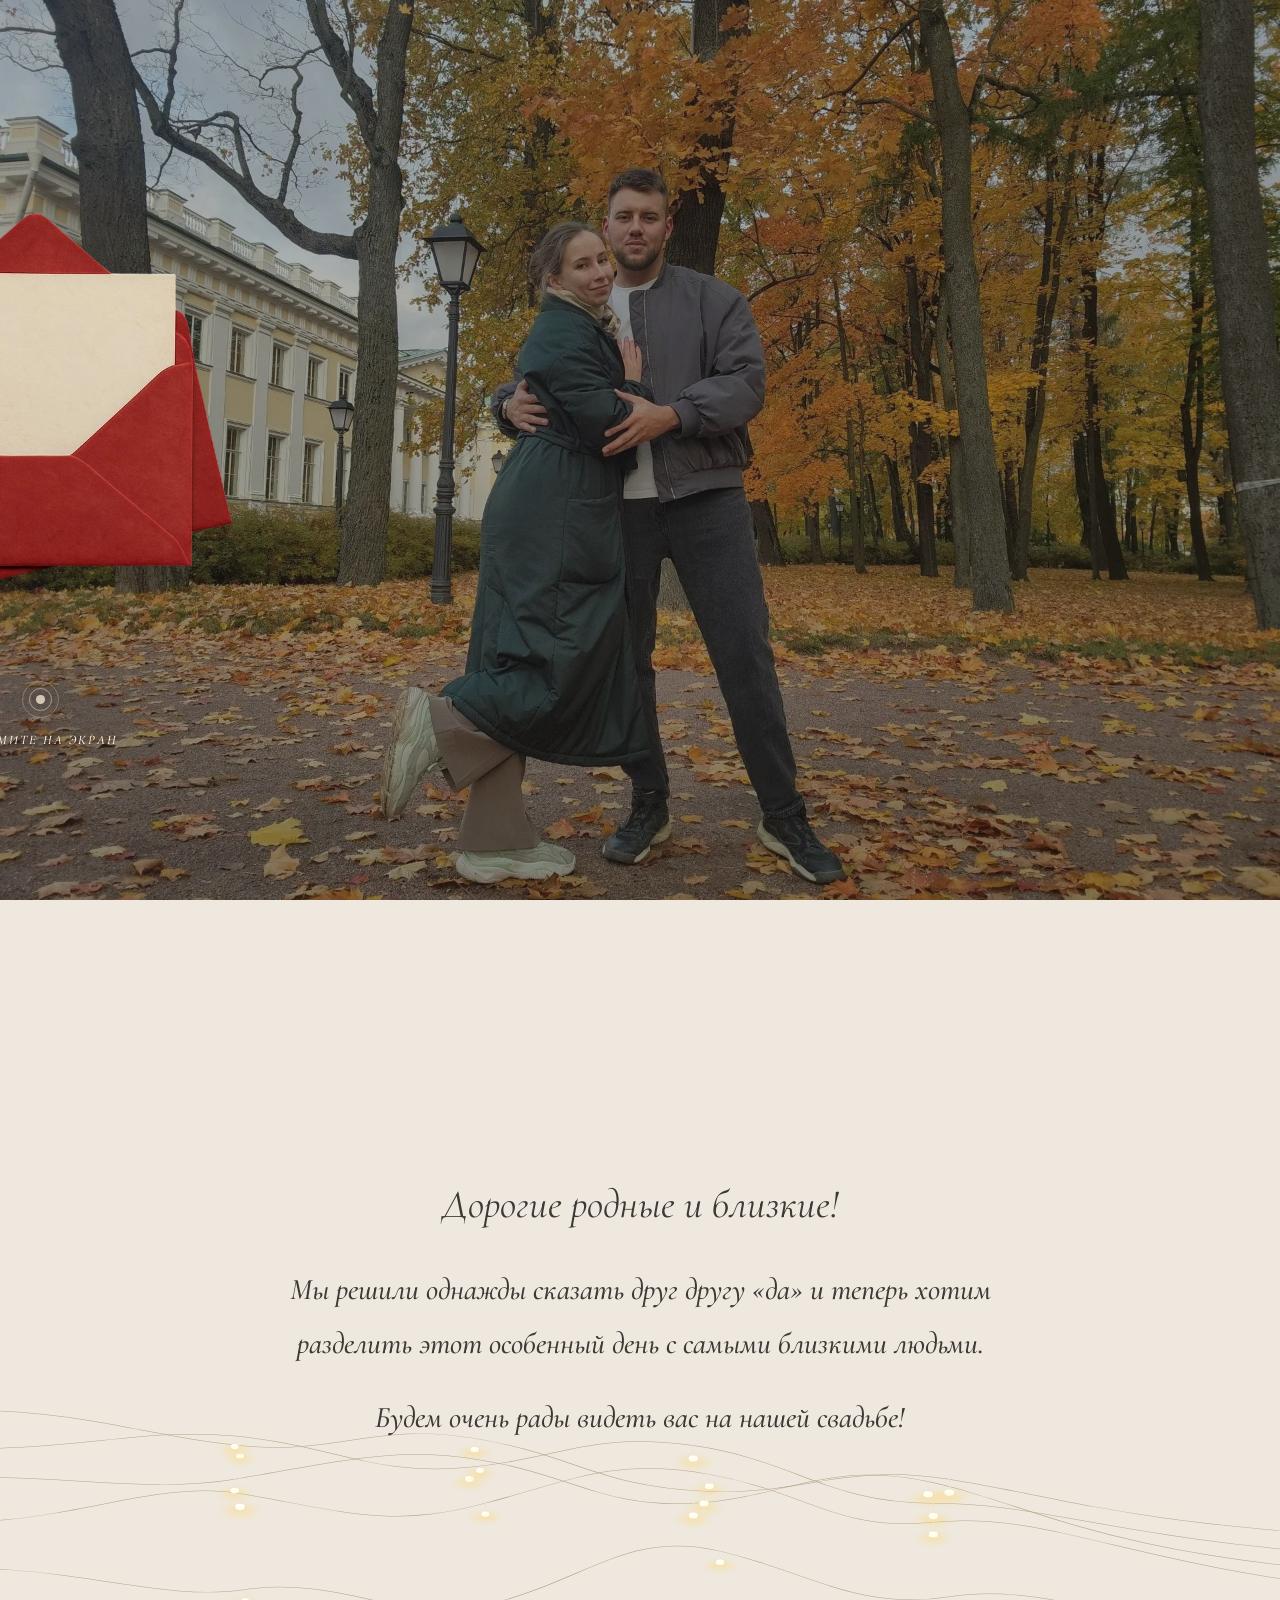
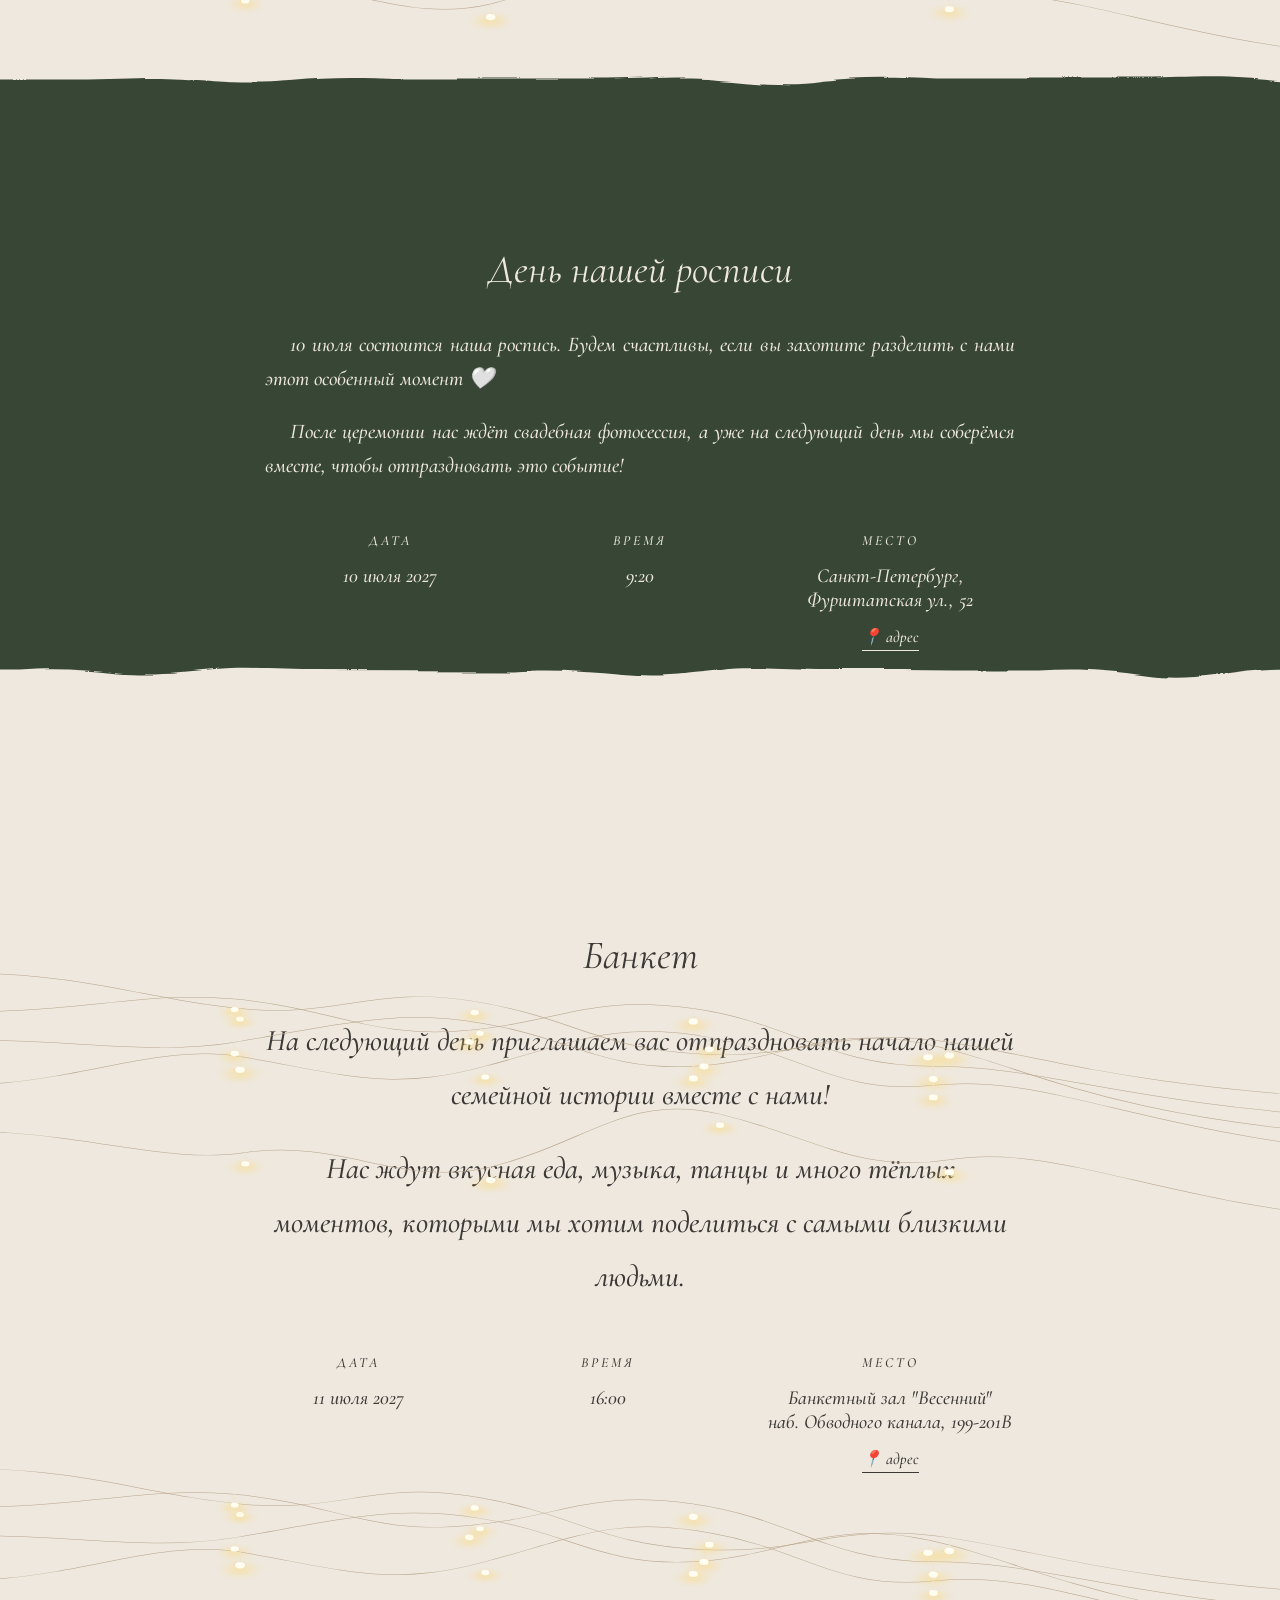
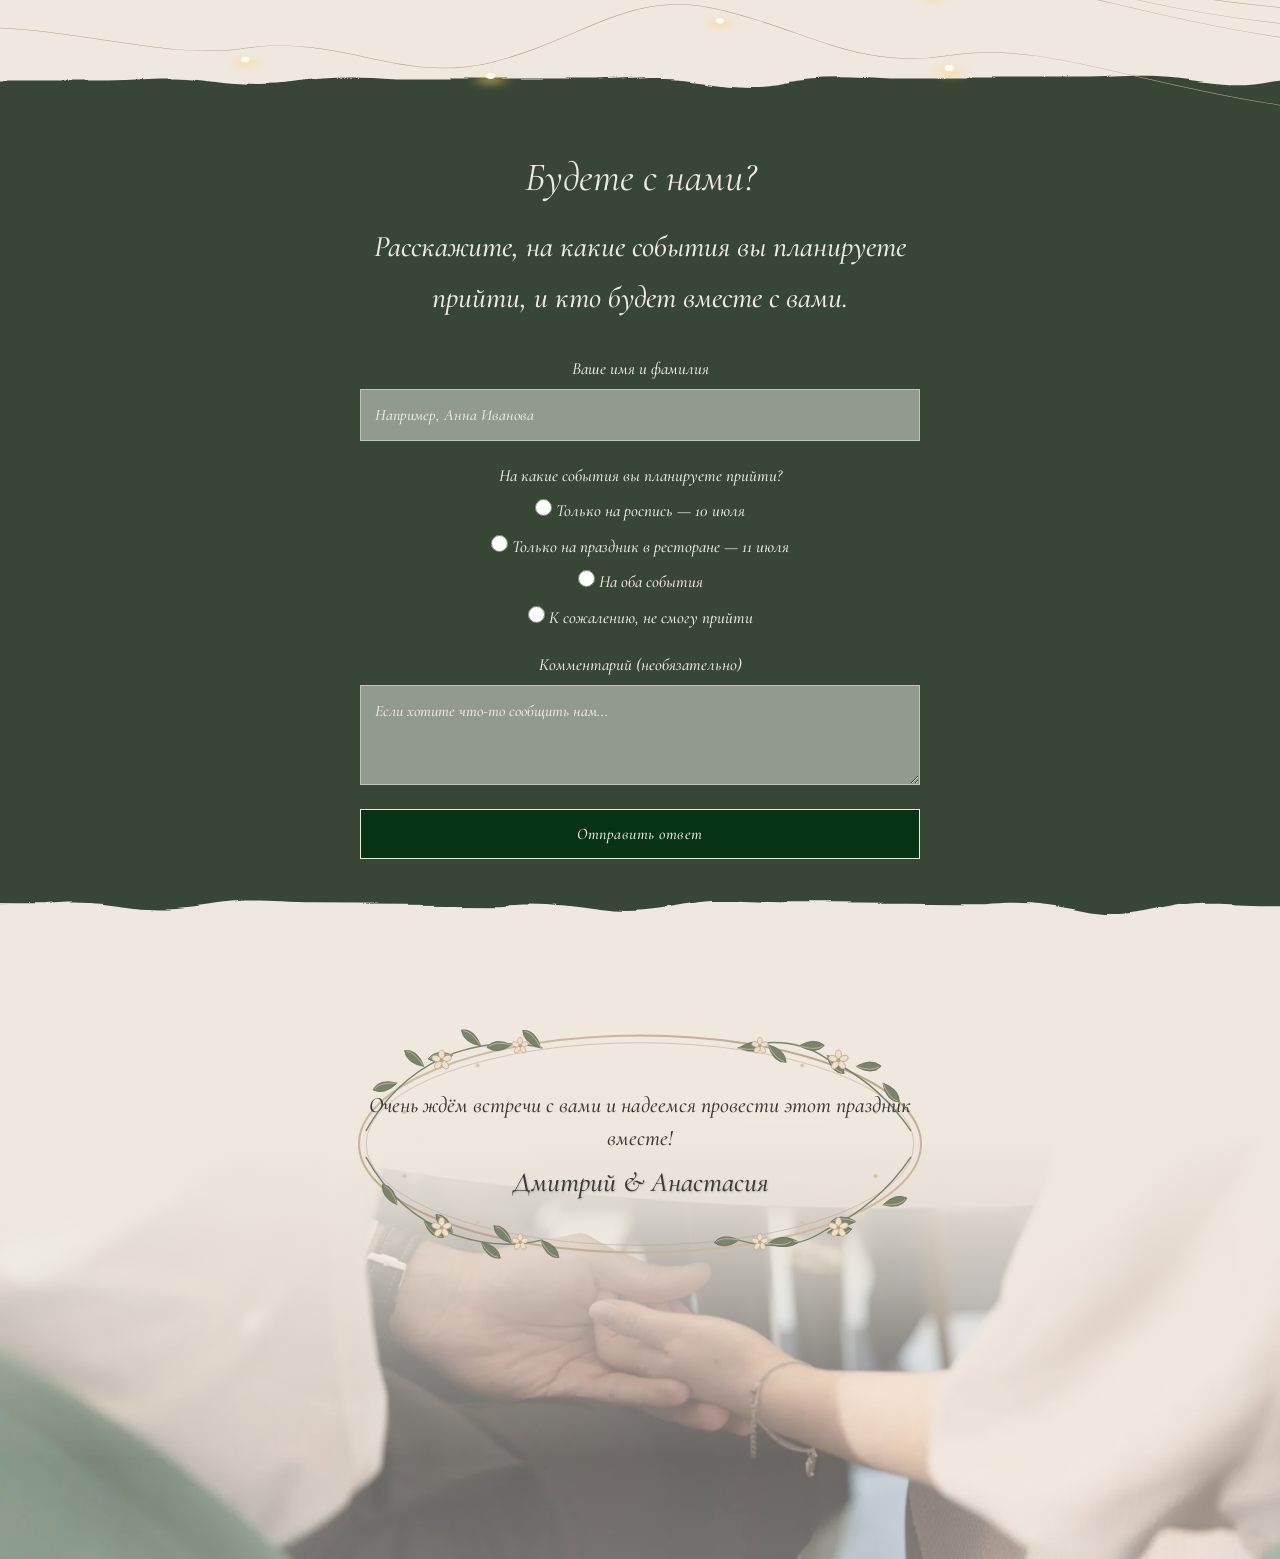
==== index.html @ 0951c545 "auphhh555" ====
<!DOCTYPE html>
<html lang="ru">

<head>
    <meta charset="UTF-8">
    <meta name="viewport" content="width=device-width, initial-scale=1.0">

    <title>Дмитрий &amp; Анастасия</title>

    <link rel="stylesheet" href="styles.css">
    <link rel="preconnect" href="https://fonts.googleapis.com">
    <link rel="preconnect" href="https://fonts.gstatic.com" crossorigin>
    <link href="https://fonts.googleapis.com/css2?family=Cormorant+Garamond:ital,wght@0,400;0,500;0,600;0,700;1,400;1,500;1,600;1,700&display=swap" rel="stylesheet">
    <link href="https://fonts.googleapis.com/css2?family=Great+Vibes&display=swap" rel="stylesheet">
    <link
        href="https://fonts.googleapis.com/css2?family=Bodoni+Moda:opsz,wght@6..96,400&display=swap"
        rel="stylesheet"
    >
    <link
        href="https://fonts.googleapis.com/css2?family=Montserrat:wght@400&display=swap"
        rel="stylesheet"
    >
</head>

<body>

    <!-- Конверт -->
    <div class="envelope-screen" id="envelopeScreen">

        <img
            src="./img/background.jfif"
            alt=""
            class="envelope-background"
        >

        <div class="envelope-overlay"></div>

        <div class="envelope-content">

            <div class="envelope-image-wrapper">
                <img
                    src="./img/env.png"
                    alt="Конверт"
                    class="envelope-image"
                >
            </div>

            <div class="letter-text">
                <div class="letter-date">10 июля 2027</div>
                <div class="letter-names">Дмитрий &amp; Анастасия</div>
            </div>

            <div class="tap-hint">
                <img
                    src="./img/tap.svg"
                    alt=""
                    class="tap-icon"
                >

                <div class="tap-text">
                    НАЖМИТЕ НА ЭКРАН
                </div>
            </div>

        </div>
    </div>


    <!-- Первый экран -->
    <section class="hero">

        <video
            class="hero-video"
            muted
            loop
            playsinline
            webkit-playsinline
            preload="auto"
        >
            <source src="./video/wedding-video-web-2.mp4" type="video/mp4">
        </video>

        <div class="hero-overlay"></div>

        <div class="hero-content">

            <div class="small-title">
                Приглашение на свадьбу
            </div>

            <h1>Дмитрий</h1>

            <div class="ampersand">&amp;</div>

            <h1>Анастасия</h1>

            <div class="date">
                <span class="date-number">10</span>
                ИЮЛЯ
                <span class="date-number">2027</span>
            </div>

        </div>
    </section>


    <!-- Приветствие -->
    <section class="paper-section intro fade-in">

        <div class="paper-content">

            <h2>Дорогие родные и близкие!</h2>

            <p>
                Мы решили однажды сказать друг другу «да»
                и теперь хотим разделить этот особенный день
                с самыми близкими людьми.
            </p>

            <p>
                Будем очень рады видеть вас на нашей свадьбе!
            </p>

        </div>
    </section>


    <!-- Роспись -->
    <section class="paper-section details fade-in">

        <div class="paper-content">

            <h2>День нашей росписи</h2>

            <p>
                10 июля состоится наша роспись. Будем счастливы, если вы захотите разделить с нами этот особенный момент 🤍
            </p>
            <p>
                После церемонии нас ждёт свадебная фотосессия, а уже на следующий день мы соберёмся вместе, чтобы отпраздновать это событие!
            </p>

            <div class="details-grid">

                <div class="detail">
                    <div class="detail-title">Дата</div>
                    <div class="detail-text">10 июля 2027</div>
                </div>

                <div class="detail">
                    <div class="detail-title">Время</div>
                    <div class="detail-text">9:20</div>
                </div>

                <div class="detail">
                    <div class="detail-title">Место</div>

                    <div class="detail-text">
                        Санкт-Петербург,<br>
                        Фурштатская ул., 52
                    </div>

                    <a
                        class="map-link"
                        href="https://yandex.ru/maps/-/CXeqbVYS"
                        target="_blank"
                        rel="noopener noreferrer"
                    >
                        📍 адрес
                    </a>
                </div>

            </div>
        </div>

        <picture>
            <source
                media="(min-width: 601px)"
                srcset="./img/garland-desktop.svg"
            >

            <img
                src="./img/garland.svg"
                class="garland-bottom"
                alt=""
            >
        </picture>

    </section>


    <!-- Ресторан и основной праздник -->
    <section class="paper-section restaurant fade-in">

        <div class="paper-content">

            <h2>Банкет</h2>

            <p>
                На следующий день приглашаем вас отпраздновать
                начало нашей семейной истории вместе с нами!
            </p>

            <p>
                Нас ждут вкусная еда, музыка, танцы и много
                тёплых моментов, которыми мы хотим поделиться
                с самыми близкими людьми.
            </p>

            <div class="details-grid">

                <div class="detail">
                    <div class="detail-title">Дата</div>
                    <div class="detail-text">11 июля 2027</div>
                </div>

                <div class="detail">
                    <div class="detail-title">Время</div>
                    <div class="detail-text">16:00</div>
                </div>

                <div class="detail">
                    <div class="detail-title">Место</div>

                    <div class="detail-text">
                        Банкетный зал "Весенний"<br>
                        наб. Обводного канала, 199-201В
                    </div>

                    <a
                        class="map-link"
                        href="https://yandex.ru/maps/-/CXRZEDM1"
                        target="_blank"
                        rel="noopener noreferrer"
                    >
                        📍 адрес
                    </a>
                </div>

            </div>

        </div>
    </section>


    <!-- Подтверждение присутствия -->
    <section class="paper-section rsvp fade-in" id="rsvp">

        <div class="paper-content">

            <h2>Будете с нами?</h2>

            <p>
                Расскажите, на какие события вы планируете прийти,
                и кто будет вместе с вами.
            </p>

            <form
                id="rsvp-form"
                action="https://formspree.io/f/xaeqaegk"
                method="POST"
            >

                <input
                    type="hidden"
                    name="_subject"
                    value="Ответ на свадебное приглашение — Дмитрий и Анастасия"
                >


                <!-- Имя приглашённого -->
                <div class="rsvp-field">

                    <label for="guest-name">
                        Ваше имя и фамилия
                    </label>

                    <input
                        type="text"
                        id="guest-name"
                        name="Имя и фамилия гостя"
                        placeholder="Например, Анна Иванова"
                        autocomplete="name"
                        required
                    >

                </div>


                <!-- Выбор события -->
                <fieldset class="rsvp-field">

                    <legend>
                        На какие события вы планируете прийти?
                    </legend>

                    <label class="rsvp-option">
                        <input
                            type="radio"
                            name="Присутствие"
                            value="Только на роспись — 10 июля"
                            required
                        >

                        <span>
                            Только на роспись — 10 июля
                        </span>
                    </label>

                    <label class="rsvp-option">
                        <input
                            type="radio"
                            name="Присутствие"
                            value="Только на праздник в ресторане — 11 июля"
                        >

                        <span>
                            Только на праздник в ресторане — 11 июля
                        </span>
                    </label>

                    <label class="rsvp-option">
                        <input
                            type="radio"
                            name="Присутствие"
                            value="На оба события — 10 и 11 июля"
                        >

                        <span>
                            На оба события
                        </span>
                    </label>

                    <label class="rsvp-option">
                        <input
                            type="radio"
                            name="Присутствие"
                            value="Не смогу прийти"
                        >

                        <span>
                            К сожалению, не смогу прийти
                        </span>
                    </label>

                </fieldset>


                <!-- Сопровождающие: заполняются один раз -->
                <div
                    class="rsvp-field"
                    id="companions-section"
                    hidden
                >

                    <label>
                        Кто будет вместе с вами?
                    </label>

                    <p class="rsvp-hint">
                        Добавьте супруга, спутника или детей,
                        если они тоже придут на свадьбу.
                        Укажите каждого сопровождающего один раз.
                    </p>

                    <div id="companions-list"></div>

                    <input
                        type="hidden"
                        name="Сопровождающие (JSON)"
                        id="companions-json"
                        value="[]"
                    >

                    <button
                        type="button"
                        class="rsvp-add-button"
                        id="add-companion"
                    >
                        + Добавить гостя
                    </button>

                </div>


                <!-- Комментарий -->
                <div class="rsvp-field">

                    <label for="rsvp-comment">
                        Комментарий (необязательно)
                    </label>

                    <textarea
                        id="rsvp-comment"
                        name="Комментарий"
                        rows="3"
                        placeholder="Если хотите что-то сообщить нам..."
                    ></textarea>

                </div>


                <!-- Сообщение об отправке -->
                <div
                    id="rsvp-message"
                    class="rsvp-message"
                    role="status"
                    aria-live="polite"
                    hidden
                ></div>


                <!-- Отправка формы -->
                <button
                    type="submit"
                    class="rsvp-submit-button"
                    id="rsvp-submit"
                >
                    Отправить ответ
                </button>

            </form>

        </div>
    </section>


    <!-- Финал -->
    <footer class="footer">

        <div class="footer-frame">

            <p>
                Очень ждём встречи с вами
                и надеемся провести этот праздник
                вместе!
            </p>

            <div class="names">
                Дмитрий &amp; Анастасия
            </div>

        </div>

    </footer>


    <!-- JavaScript сайта -->
    <script src="script.js"></script>

</body>

</html>
---- styles.css ----
/* =========================================================
   1. ОБЩИЕ НАСТРОЙКИ
========================================================= */

:root {
    --color-paper: #eee8df;
    --color-text: #3d3936;
    --color-light-text: #eee8df;
    --color-footer-text: #f0dfc8;
    --color-envelope-text: #6b5140;
    --color-dark-background: #183d32;

    --font-main: 'Cormorant Garamond', serif;
    --font-script: 'Great Vibes', cursive;
}

*,
*::before,
*::after {
    box-sizing: border-box;
}

html {
    scroll-behavior: smooth;
    overflow-x: clip;
    max-width: 100%;
}

body {
    margin: 0;
    width: 100%;
    max-width: 100%;
    overflow-x: clip;
    background: var(--color-paper);
    color: var(--color-text);
    font-family: var(--font-main);
    font-style: italic;
    font-weight: 500;
}

/* Полужирный курсив для всех текстовых элементов */
h1, h2, h3, h4, p, span, a, li, label,
button, input, textarea, select {
    font-family: var(--font-main);
    font-style: italic;
    font-weight: 500;
}

button,
input,
textarea,
select {
    font-family: var(--font-main);
    font-style: italic;
}


/* =========================================================
   2. ПЕРВЫЙ ЭКРАН — HERO
========================================================= */

.hero {
    position: relative;
    display: flex;
    min-height: 100vh;
    align-items: center;
    justify-content: center;
    overflow: hidden;
    text-align: center;
}

.hero-video {
    position: absolute;
    top: 0;
    left: 0;
    width: 100%;
    height: 100%;
    object-fit: cover;
}

.hero-overlay {
    position: absolute;
    inset: 0;
    background: rgba(248, 245, 240, 0.45);
}

.hero-content {
    position: relative;
    z-index: 1;
    max-width: 700px;
    padding: 40px 20px;
}

.small-title {
    margin-bottom: 30px;
    font-size: 16px;
    letter-spacing: 4px;
    text-transform: uppercase;
    font-weight: 500;
}

h1 {
    margin: 0;
    font-size: clamp(55px, 10vw, 100px);
    font-weight: 400;
    line-height: 1;
}

.ampersand {
    margin: 15px 0;
    font-size: 55px;
    font-style: italic;
}

.date {
    margin-top: 35px;
    font-size: 20px;
    letter-spacing: 3px;
}

.date-number {
    font-size: 26px;
    font-weight: 500;
}


/* =========================================================
   3. ОБЩИЕ СТИЛИ СЕКЦИЙ
========================================================= */

.paper-section {
    position: relative;
    display: flex;
    align-items: center;
    justify-content: center;
    margin: 180px 0;
    text-align: center;
}

.paper-content {
    position: relative;
    z-index: 3;
    width: 100%;
    max-width: 750px;
    margin: 0 auto;
}

.paper-section h2 {
    margin: 0 0 35px;
    font-size: 40px;
    font-weight: 400;
}

.paper-section p {
    margin: 0 auto 20px;
    font-size: 30px;
    line-height: 1.8;
    font-weight: 500;
}


/* =========================================================
   4. ВСТУПИТЕЛЬНАЯ СЕКЦИЯ
========================================================= */

.intro {
    padding: 100px 25px;
    background-image: url("./img/intro-bg.svg");
    background-repeat: no-repeat;
    background-position: top center;
    background-size: 100% auto;
}


/* =========================================================
   5. СЕКЦИЯ DETAILS И ГИРЛЯНДЫ
========================================================= */

.details {
    position: relative;
    z-index: 2;
    overflow: visible;
    padding: 100px 25px;
    background: var(--color-paper);
    color: var(--color-light-text);
}

/* Зелёное полотно */

.details::before {
    content: "";
    position: absolute;
    top: -110px;
    left: 0;
    z-index: 0;
    width: 130%;
    height: 700px;
    transform: translateX(-10%);
    background-image: url("./img/green-strip-mobile.svg");
    background-repeat: no-repeat;
    background-position: top center;
    background-size: 100% 100%;
    pointer-events: none;
}

/* Верхняя гирлянда для компьютеров */

.details::after {
    content: "";
    position: absolute;
    top: -450px;
    left: 50%;
    z-index: 2;
    width: 100%;
    height: calc(100vw * 650 / 1200);
    transform: translateX(-50%);
    background-image: url("./img/garland-desktop.svg");
    background-repeat: no-repeat;
    background-position: center top;
    background-size: 100% 100%;
    pointer-events: none;
}

.details .paper-content {
    position: relative;
    z-index: 3;
}

.details p {
    font-family: var(--font-main);
    font-size: 21px;
    line-height: 1.6;
    font-weight: 500;
    font-style: italic;
    text-align: justify;
    text-indent: 25px;
}

/* Нижняя гирлянда — отдельный элемент в HTML */

.garland-bottom {
    position: absolute;
    bottom: -800px;
    left: 50%;
    z-index: 5;
    display: block;
    width: 100%;
    height: calc(100vw * 650 / 1200);
    transform: translateX(-50%);
    pointer-events: none;
}

/* Соседняя секция */

.restaurant {
    position: relative;
    z-index: 1;
}


/* =========================================================
   6. ИНФОРМАЦИЯ О ДНЕ И ССЫЛКИ НА КАРТУ
========================================================= */

.details-grid {
    display: flex;
    flex-wrap: wrap;
    justify-content: center;
    gap: 70px;
    margin-top: 50px;
}

.detail {
    min-width: 180px;
}

.detail-title {
    margin-bottom: 15px;
    font-size: 14px;
    letter-spacing: 3px;
    text-transform: uppercase;
}

.detail-text {
    font-size: 20px;
}

.map-link {
    display: inline-block;
    margin-top: 15px;
    padding-bottom: 3px;
    border-bottom: 1px solid var(--color-text);
    color: var(--color-text);
    font-size: 16px;
    text-decoration: none;
    transition: opacity 0.3s ease;
}

.map-link:hover {
    opacity: 0.5;
}

.details .map-link {
    border-bottom-color: var(--color-light-text);
    color: var(--color-light-text);
}


/* =========================================================
   7. ФОТОСЕКЦИЯ
========================================================= */

.photo-section {
    max-width: 900px;
    margin: 100px auto;
    padding: 0 25px;
    text-align: center;
}

.photo-section img {
    display: block;
    width: 100%;
    height: auto;
    max-height: 700px;
    object-fit: cover;
    box-shadow: 0 15px 35px rgba(61, 57, 54, 0.12);
}


/* =========================================================
   8. РЕСТОРАН
========================================================= */

.restaurant-name {
    margin-bottom: 30px;
    font-size: 28px;
    font-style: italic;
}


/* =========================================================
   9. FOOTER И ГРАДИЕНТ
========================================================= */

.footer {
    position: relative;
    isolation: isolate;
    height: 500px;
    padding: 250px 25px;
    background:
        linear-gradient(
            rgba(248, 245, 240, 0.25),
            rgba(248, 245, 240, 0.45)
        ),
        url("./img/footer-img.jfif") 50% 57% / cover no-repeat;
    text-align: center;
}

/* Градиентный переход сверху фотографии */

.footer::before {
    content: "";
    position: absolute;
    inset: 0;
    z-index: 0;
    background: linear-gradient(
        to bottom,
        #eee8df 0%,
        rgba(238, 232, 223, 0.98) 15%,
        rgba(238, 232, 223, 0.85) 30%,
        rgba(238, 232, 223, 0.60) 45%,
        rgba(238, 232, 223, 0.30) 60%,
        rgba(238, 232, 223, 0) 80%
    );
    pointer-events: none;
}

.footer > * {
    position: relative;
    z-index: 1;
}

.footer p {
    max-width: 600px;
    margin: 0 auto;
    font-size: 18px;
    line-height: 1.8;
}

.names {
    margin-top: 25px;
    font-size: 32px;
    font-style: italic;
    text-shadow: 1px 1px 2px rgba(24, 61, 50, 0.2);
}


/* =========================================================
   10. РАМКА С ТЕКСТОМ В FOOTER
========================================================= */

.footer-frame {
    position: relative;
    z-index: 1;
    display: flex;
    flex-direction: column;
    justify-content: center;
    align-items: center;
    gap: 10px;
    width: min(800px, 100%);
    min-height: 200px;
    margin: 0 auto;
    padding: 100px;
    transform: translateY(-320px);
    background-image: url("./img/oval.svg");
    background-repeat: no-repeat;
    background-position: center;
    background-size: 100% 100%;
    text-align: center;
}

.footer-frame p {
    margin: 0;
    font-family: var(--font-main);
    font-size: 22px;
    line-height: 1.5;
    font-weight: 500;
    color: var(--color-text);
}

.footer-frame .names {
    margin: 0;
    font-family: var(--font-main);
    font-size: 28px;
    font-style: italic;
    color: var(--color-text);
}


/* =========================================================
   11. АНИМАЦИЯ ПОЯВЛЕНИЯ СЕКЦИЙ
========================================================= */

.fade-in {
    opacity: 0;
    transform: translateY(30px);
    transition:
        opacity 1s ease,
        transform 1s ease;
    transition-delay: 0.3s;
}

.fade-in.visible {
    opacity: 1;
    transform: translateY(0);
}


/* =========================================================
   12. ЭКРАН С КОНВЕРТОМ
========================================================= */

.envelope-screen {
    position: fixed;
    inset: 0;
    z-index: 1000;
    display: flex;
    align-items: center;
    justify-content: center;
    overflow: hidden;
    background: var(--color-paper);
    transition:
        opacity 1s ease,
        visibility 1s ease;
}

.envelope-background {
    position: absolute;
    inset: 0;
    width: 100%;
    height: 100%;
    object-fit: cover;
}

.envelope-overlay {
    position: absolute;
    inset: 0;
    background: rgba(35, 30, 27, 0.35);
}

.envelope-content {
    position: relative;
    z-index: 1;
    display: flex;
    flex-direction: column;
    align-items: center;
    padding: 30px;
    transform: translateX(-600px);
}

.envelope-image-wrapper {
    position: relative;
    width: min(500px, 85vw);
    animation: envelopeFloat 4s ease-in-out infinite;
}

.envelope-screen.opened .envelope-image-wrapper {
    animation-play-state: paused;
}

.envelope-image {
    display: block;
    width: 100%;
    height: auto;
    background: transparent;
    box-shadow: none;
}

@keyframes envelopeFloat {
    0%,
    100% {
        transform: translateY(0);
    }

    50% {
        transform: translateY(-8px);
    }
}


/* =========================================================
   13. ТЕКСТ НА ЛИСТКЕ
========================================================= */

.letter-text {
    position: absolute;
    font-family: "Great Vibes", cursive !important;
    white-space: nowrap !important;
    font-style: normal !important;
    top: 35%;
    left: 50%;
    z-index: 3;
    width: max-content;
    color: var(--color-envelope-text);
    text-align: center;
    opacity: 0;
    transform: translate(-50%, -50%) scale(0.9);
    transition:
        opacity 1.5s ease,
        transform 1.5s ease;
}

.letter-date,
.letter-names {
    font-family: "Great Vibes", cursive !important;
    white-space: nowrap !important;
    font-style: normal !important;
}    

.letter-date {
    font-size: 25px;
    letter-spacing: 2px;
}

.letter-names {
    margin-top: 18px;
    font-size: 25px;
}

.letter-text span {
    display: inline-block;
    opacity: 0;
    transform: translateY(4px);
}

.envelope-screen.writing .letter-text {
    opacity: 1;
    transform: translate(-50%, -50%) scale(1);
}

.envelope-screen.writing .letter-text span {
    animation: writeLetter 0.18s ease forwards;
}

@keyframes writeLetter {
    from {
        opacity: 0;
        transform: translateY(4px);
    }

    to {
        opacity: 1;
        transform: translateY(0);
    }
}


/* =========================================================
   14. ПОДСКАЗКА «НАЖМИТЕ НА ЭКРАН»
========================================================= */

.tap-hint {
    margin-top: 20px;
    color: #f3e4d0;
    text-align: center;
    text-shadow: 0 1px 4px rgba(40, 25, 20, 0.45);
    pointer-events: none;
}

.tap-text {
    color: #fff4e5;
    font-family: var(--font-main);
    font-size: 13px;
    font-weight: 500;
    letter-spacing: 2px;
    text-transform: uppercase;
    text-shadow: 0 1px 3px rgba(30, 20, 15, 0.65);
}

.tap-icon {
    width: 55px;
    height: 55px;
    animation: tapPulse 1.8s ease-out infinite;
}

@keyframes tapPulse {
    0% {
        transform: scale(0.9);
        opacity: 0.7;
    }

    50% {
        transform: scale(1);
        opacity: 1;
    }

    100% {
        transform: scale(1.08);
        opacity: 0.7;
    }
}

.envelope-screen.opened .tap-hint {
    opacity: 0;
    transform: translateY(10px) scale(0.95);
    pointer-events: none;
}

.envelope-screen.hide {
    visibility: hidden;
    opacity: 0;
    pointer-events: none;
}


/* =========================================================
   15. RSVP — ПОДТВЕРЖДЕНИЕ ПРИСУТСТВИЯ
========================================================= */

.rsvp {
    position: relative;
    z-index: 1;
    isolation: isolate;
    margin: 100px 0;
    padding: 100px 25px;
    background: var(--color-paper);
    color: var(--color-light-text);
}

.rsvp::before {
    content: "";
    position: absolute;
    z-index: -1;
    top: -35px;
    bottom: -35px;
    left: -10%;
    right: -10%;
    background-image: url("./img/green-strip-mobile.svg");
    background-repeat: no-repeat;
    background-position: center;
    background-size: 100% 100%;
    pointer-events: none;
}

.rsvp::after {
    content: "";
    position: absolute;
    top: -300px;
    left: 50%;
    z-index: 2;
    width: 100%;
    height: calc(100vw * 650 / 1200);
    transform: translateX(-50%);
    background-image: url("./img/garland-desktop.svg");
    background-repeat: no-repeat;
    background-position: center top;
    background-size: 100% 100%;
    pointer-events: none;
}

.rsvp .paper-content {
    position: relative;
    z-index: 1;
    width: 100%;
    max-width: 560px;
    margin: 0 auto;
}

.rsvp h2 {
    margin-bottom: 20px;
    text-align: center;
}

.rsvp .paper-content > p {
    margin-bottom: 35px;
    text-align: center;
    line-height: 1.7;
}

.rsvp p {
    max-width: 600px;
}


/* Поля формы */

#rsvp-form {
    display: flex;
    flex-direction: column;
    gap: 24px;
}

.rsvp-field {
    display: flex;
    flex-direction: column;
    gap: 10px;
    min-width: 0;
    margin: 0;
    padding: 0;
    border: none;
}

.rsvp-field > label,
.rsvp-field legend {
    display: block;
    padding: 0;
    color: var(--color-light-text);
    font-family: var(--font-main);
    font-size: 17px;
    font-weight: 500;
}

.rsvp-field legend {
    margin-bottom: 12px;
}

.rsvp-hint {
    margin: 0;
    color: var(--color-light-text);
    font-size: 14px;
    line-height: 1.6;
}


/* Текстовые поля */

.rsvp-field > input[type="text"],
.rsvp-field > textarea {
    width: 100%;
    padding: 13px 14px;
    font-family: var(--font-main);
    font-size: 16px;
    line-height: 1.5;
    color: var(--color-light-text);
    background: rgba(255, 255, 255, 0.45);
    border: 1px solid #c9c0b1;
    border-radius: 0;
    transition: border-color 0.2s ease;
}

.rsvp-field > textarea {
    min-height: 100px;
    resize: vertical;
}

.rsvp-field > input[type="text"]:focus,
.rsvp-field > textarea:focus,
.companion-row input:focus,
.companion-row select:focus {
    outline: none;
    border-color: var(--color-light-text);
}

.rsvp-field input::placeholder,
.rsvp-field textarea::placeholder,
.companion-row input::placeholder {
    color: var(--color-light-text);
    opacity: 1;
}


/* Варианты присутствия */

.rsvp-option {
    display: flex;
    align-items: center;
    gap: 12px;
    color: var(--color-light-text);
    font-size: 16px;
    line-height: 1.5;
    cursor: pointer;
}

.rsvp-option input[type="radio"] {
    width: 17px;
    height: 17px;
    flex-shrink: 0;
    margin: 0;
    accent-color: var(--color-text);
}


/* Список сопровождающих */

#companions-list {
    display: flex;
    flex-direction: column;
    gap: 12px;
}

.companion-row {
    display: grid;
    grid-template-columns: minmax(0, 1fr) 125px 30px;
    align-items: center;
    gap: 8px;
}

.companion-row input,
.companion-row select {
    width: 100%;
    min-width: 0;
    padding: 12px 10px;
    font-family: var(--font-main);
    font-size: 14px;
    color: var(--color-light-text);
    background: rgba(255, 255, 255, 0.45);
    border: 1px solid #c9c0b1;
    border-radius: 0;
}

.companion-row select {
    cursor: pointer;
}


/* Кнопки добавления и удаления */

.rsvp-add-button {
    align-self: flex-start;
    padding: 8px 0;
    font-family: var(--font-main);
    font-size: 15px;
    font-weight: 500;
    color: var(--color-light-text);
    background: transparent;
    border: none;
    border-bottom: 1px solid var(--color-light-text);
    cursor: pointer;
    transition: opacity 0.2s ease;
}

.rsvp-remove-button {
    display: flex;
    align-items: center;
    justify-content: center;
    width: 30px;
    height: 38px;
    padding: 0;
    font-family: var(--font-main);
    font-size: 23px;
    line-height: 1;
    color: var(--color-light-text);
    background: transparent;
    border: none;
    cursor: pointer;
}

.rsvp-add-button:hover,
.rsvp-remove-button:hover {
    opacity: 0.65;
}


/* Кнопка отправки */

.rsvp-submit-button {
    width: 100%;
    min-height: 50px;
    padding: 14px 20px;
    font-family: var(--font-main);
    font-size: 16px;
    font-weight: 500;
    letter-spacing: 0.03em;
    color: var(--color-light-text);
    background: #063313;
    border: 1px solid var(--color-light-text);
    border-radius: 0;
    cursor: pointer;
    transition:
        background-color 0.2s ease,
        color 0.2s ease,
        opacity 0.2s ease;
}

.rsvp-submit-button:hover:not(:disabled) {
    color: var(--color-light-text);
    background: transparent;
}

.rsvp-submit-button:disabled {
    opacity: 0.6;
    cursor: wait;
}


/* Сообщения об отправке */

.rsvp-message {
    padding: 14px;
    font-size: 15px;
    line-height: 1.6;
    text-align: center;
}

.rsvp-message.success {
    color: var(--color-light-text);
    border: 1px solid #aab8a9;
    background: rgba(255, 255, 255, 0.3);
}

.rsvp-message.error {
    color: #8b3434;
    border: 1px solid #c99b95;
    background: rgba(255, 255, 255, 0.3);
}

.rsvp [hidden] {
    display: none !important;
}


/* =========================================================
   16. МОБИЛЬНАЯ ВЕРСИЯ
========================================================= */

@media (max-width: 600px) {
    /* Первый экран */

    .hero-content {
        padding: 30px 20px;
    }

    .small-title {
        font-size: 13px;
        letter-spacing: 3px;
    }

    h1 {
        font-size: clamp(48px, 16vw, 75px);
    }

    .ampersand {
        margin: 10px 0;
        font-size: 45px;
    }

    .date {
        font-size: 17px;
        letter-spacing: 2px;
    }

    .date-number {
        font-size: 22px;
    }


    /* Секции */

    .paper-section {
        margin: 50px 15px;
        padding: 70px 25px;
    }

    .paper-section h2 {
        font-size: 32px;
    }

    .paper-section p {
        font-size: 17px;
    }

    .details-grid {
        gap: 40px;
    }


    /* Зелёное полотно и гирлянды */

    .details::before {
        top: 0;
        left: 50%;
        width: 110vw;
        height: 110%;
        transform: translateX(-50%);
        background-image: url("./img/green-strip-mobile.svg");
        background-position: center top;
        background-size: 100% 100%;
    }

    .details::after {
        top: -40px;
        left: 50%;
        width: 108vw;
        height: calc(108vw * 650 / 1200);
        transform: translateX(-50%) rotate(3deg);
        transform-origin: left top;
        background-image: url("./img/garland.svg");
        background-repeat: no-repeat;
        background-position: center top;
        background-size: 100% 100%;
    }

    .garland-bottom {
        bottom: -100px;
        left: 50%;
        width: 100vw;
        height: auto;
        transform: translateX(-50%);
    }


    /* Фотосекция */

    .photo-section {
        margin: 60px auto;
        padding: 0 15px;
    }


    /* Footer */

    .footer {
        height: 250px;
        padding: 180px 25px 20px;
        background-image:
            linear-gradient(
                rgba(248, 245, 240, 0.25),
                rgba(248, 245, 240, 0.45)
            ),
            url("./img/footer-img.jfif");
        background-size: 100% 100%, cover;
        background-position: center, center 45%;
        background-repeat: no-repeat;
    }

    .footer-frame {
        width: 110%;
        max-width: none;
        min-height: 0;
        padding: 75px 45px;
        margin-left: -5%;
        transform: translateY(-280px);
        background-image: url("./img/oval.svg");
        background-repeat: no-repeat;
        background-position: center;
        background-size: 100% 100%;
    }

    .footer-frame p {
        width: 100%;
        margin: 0;
        font-size: 15px;
        line-height: 1.4;
        text-align: center;
        overflow-wrap: break-word;
    }

    .footer-frame .names {
        width: 100%;
        margin: 0;
        font-size: 16px;
        line-height: 1.4;
        text-align: center;
        overflow-wrap: break-word;
    }

    .footer-frame p,
    .footer-frame .names {
        transform: translateY(-10px);
    }


    /* Конверт */

    .envelope-image-wrapper {
        width: 60vw;
        margin-top: 80px;
    }

    .envelope-content {
        transform: translateY(120px);
    }

    .letter-text {
        top: 40%;
        left: 50%;
        line-height: 1;
    }

    .letter-date {
        font-size: 13px;
        letter-spacing: 1px;
        line-height: 1;
    }

    .letter-names {
        margin-top: 5px;
        font-size: 15px;
        line-height: 1;
    }

    .tap-text {
        font-size: 13px;
    }

    .tap-hint {
        transform: translateY(-30px);
    }


    /* RSVP */

    .rsvp {
        padding-top: 70px;
        padding-bottom: 100px;
    }

    .rsvp::before {
        top: -25px;
        bottom: -25px;
        left: -5%;
        right: -5%;
    }

    .rsvp::after {
        top: -35px;
        left: 50%;
        z-index: 2;
        width: 108vw;
        height: calc(108vw * 650 / 1200);
        transform: translateX(-50%) rotate(3deg);
        transform-origin: left top;
        background-image: url("./img/garland.svg");
        background-repeat: no-repeat;
        background-position: center top;
        background-size: 100% 100%;
        pointer-events: none;
    }

    .rsvp .paper-content {
        width: 100%;
    }

    #rsvp-form {
        gap: 21px;
        padding-bottom: 15px;
    }

    .rsvp-field > label,
    .rsvp-field legend {
        font-size: 16px;
    }

    .rsvp-field > input[type="text"],
    .rsvp-field > textarea {
        padding: 12px;
        font-size: 16px;
    }

    .companion-row {
        grid-template-columns: minmax(0, 1fr) 105px 24px;
        gap: 5px;
    }

    .companion-row input,
    .companion-row select {
        padding: 11px 6px;
        font-size: 13px;
    }

    .rsvp-remove-button {
        width: 24px;
    }

    .rsvp-submit-button {
        position: relative;
        z-index: 2;
        min-height: 48px;
        margin-bottom: 10px;
    }
}
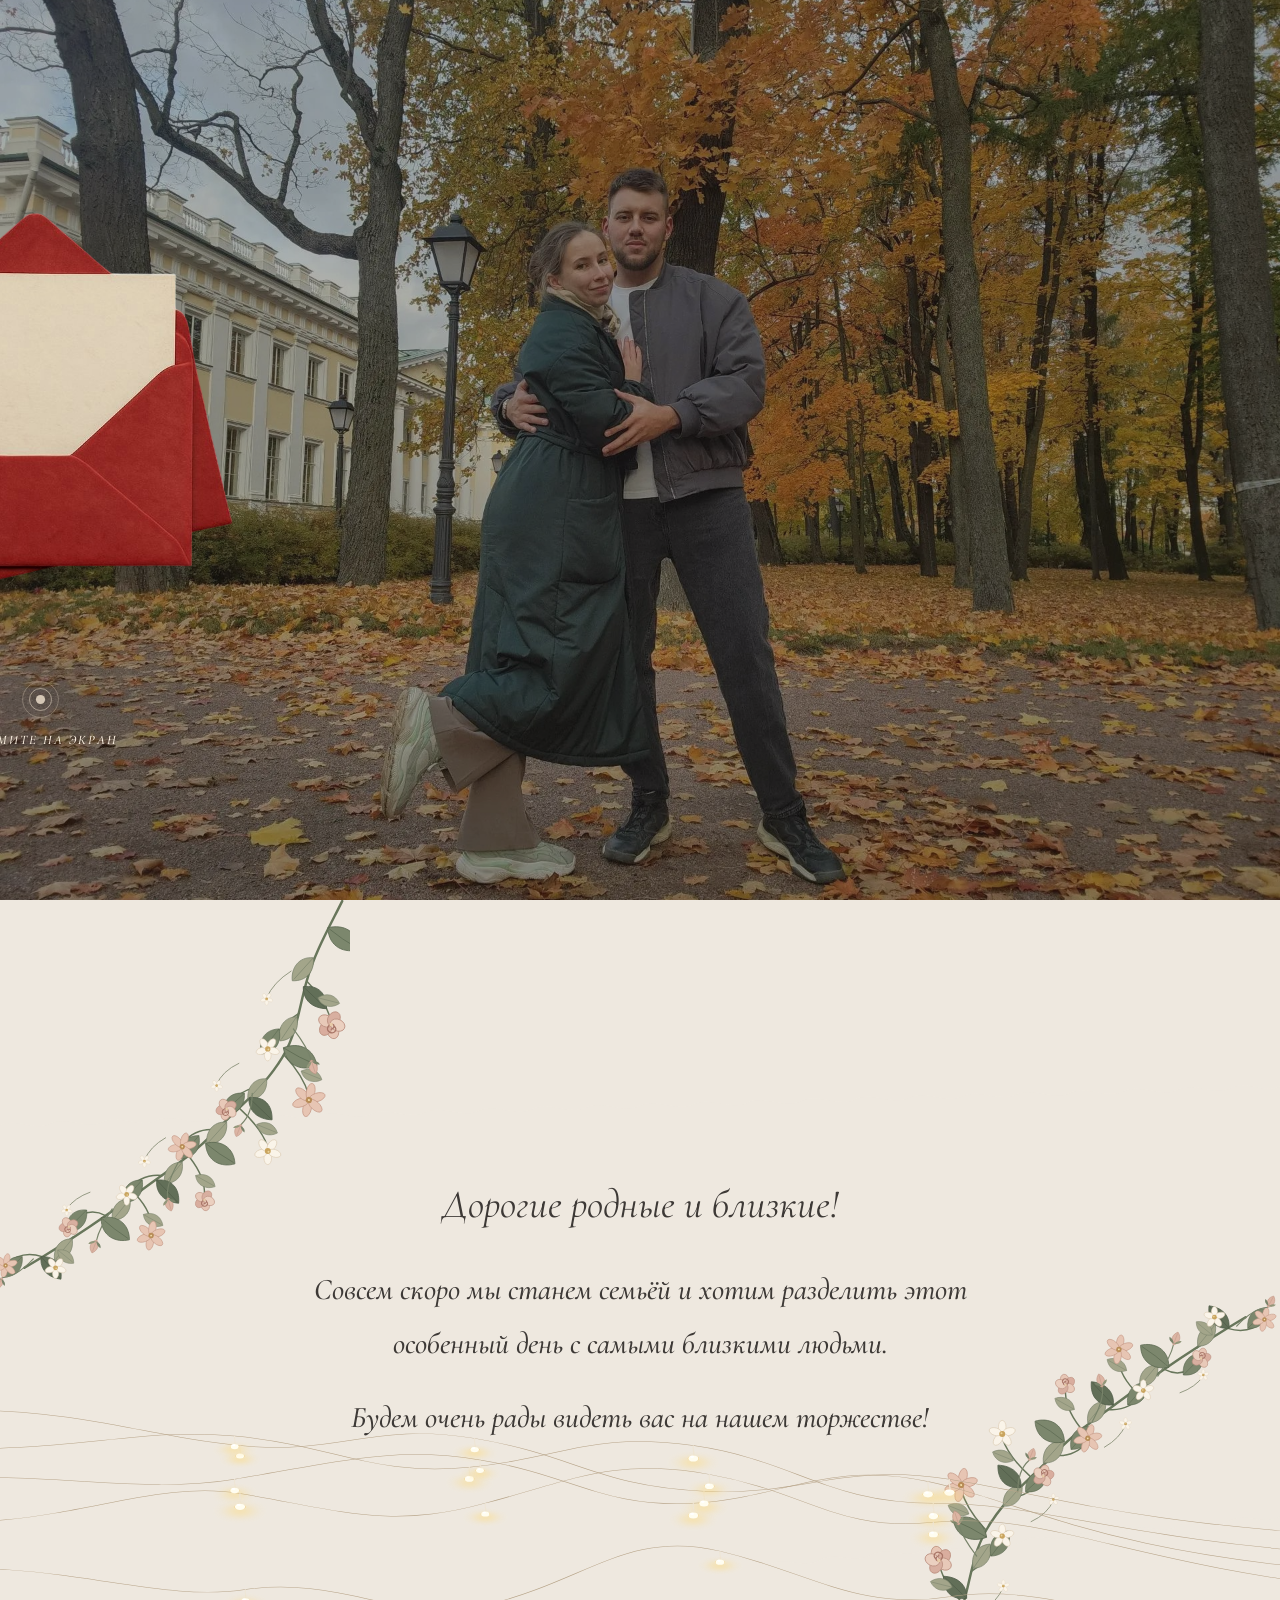
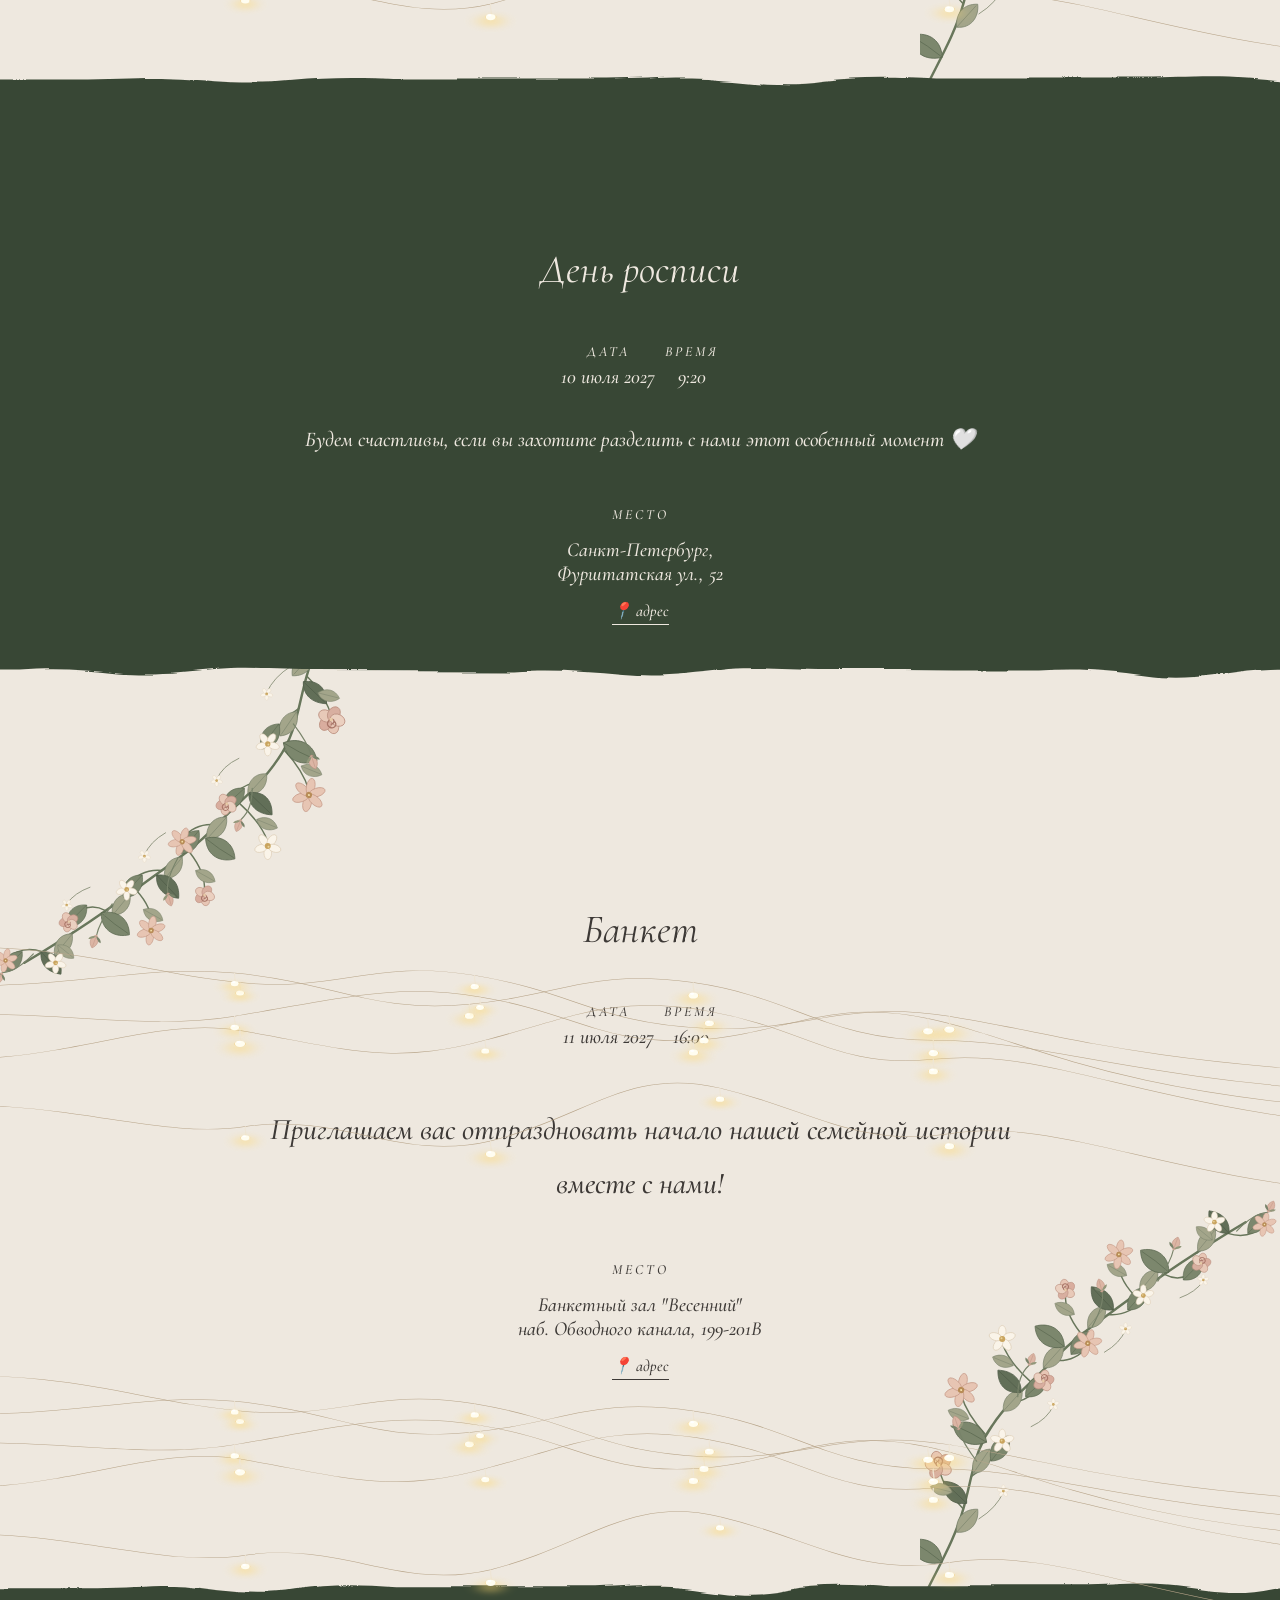
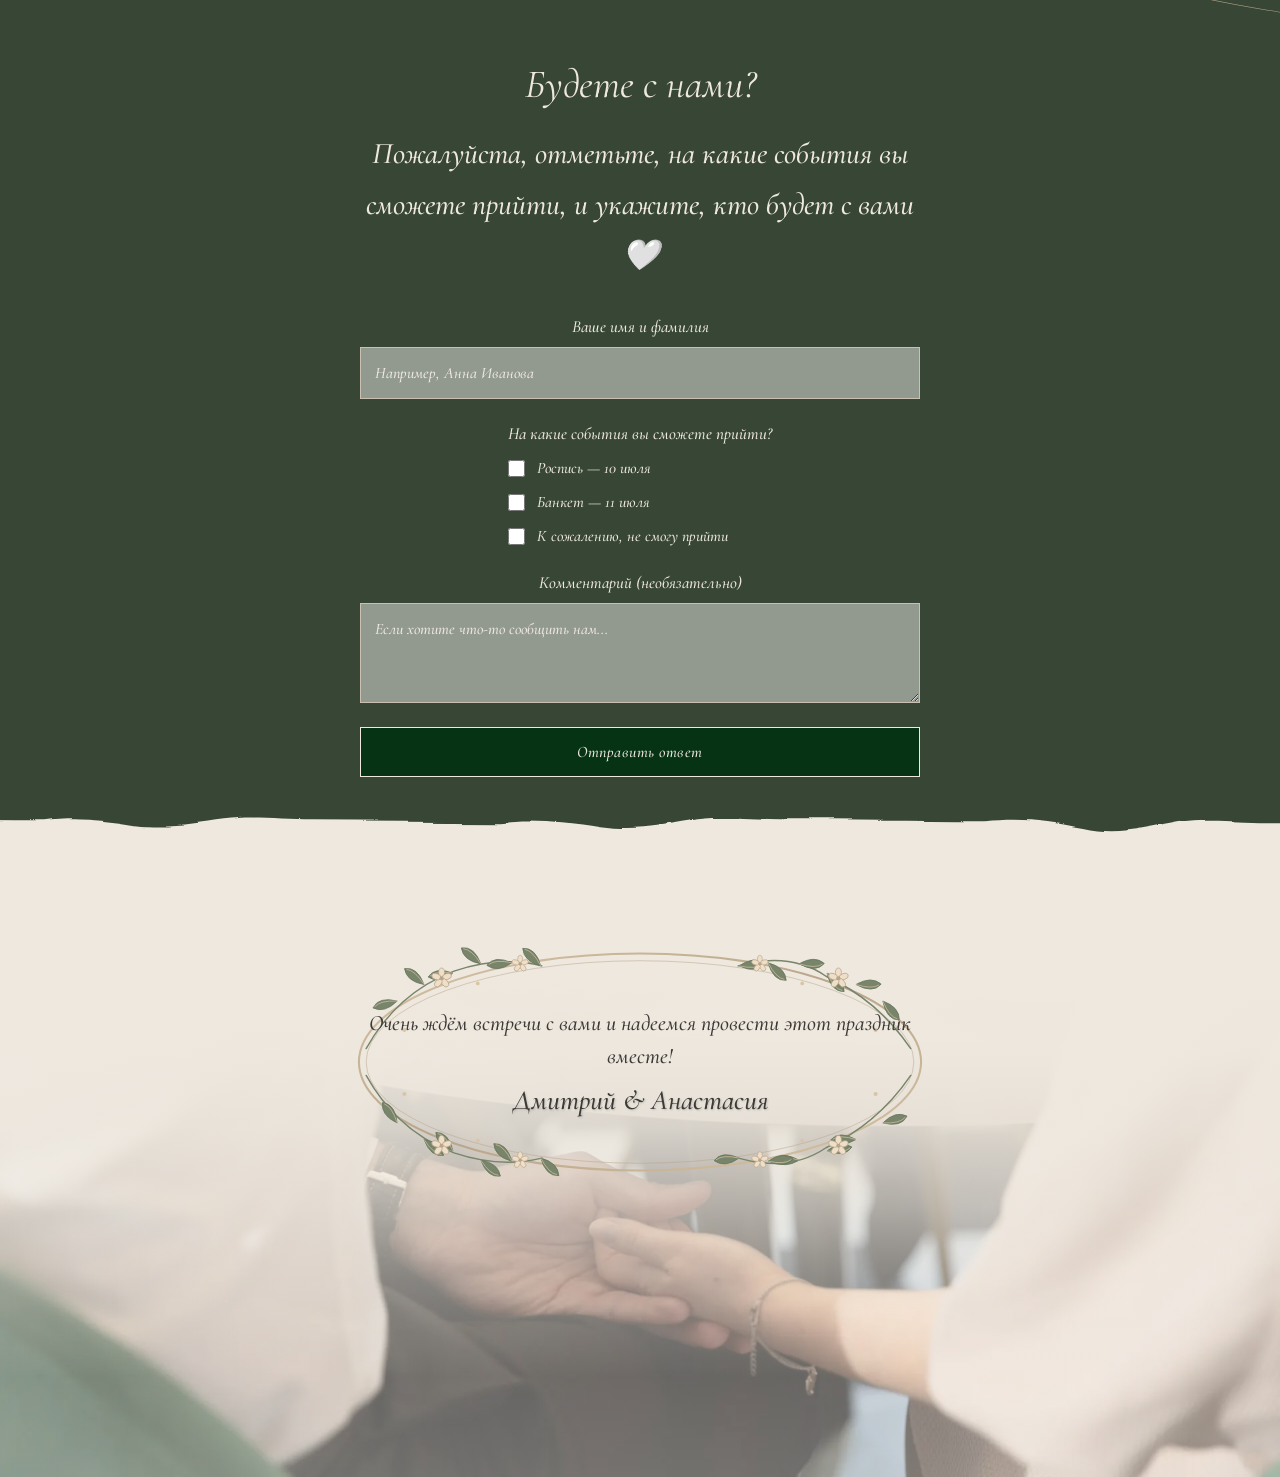
==== commit 3d76842d: "221026" ====
--- a/index.html
+++ b/index.html
@@ -12,14 +12,8 @@
     <link rel="preconnect" href="https://fonts.gstatic.com" crossorigin>
     <link href="https://fonts.googleapis.com/css2?family=Cormorant+Garamond:ital,wght@0,400;0,500;0,600;0,700;1,400;1,500;1,600;1,700&display=swap" rel="stylesheet">
     <link href="https://fonts.googleapis.com/css2?family=Great+Vibes&display=swap" rel="stylesheet">
-    <link
-        href="https://fonts.googleapis.com/css2?family=Bodoni+Moda:opsz,wght@6..96,400&display=swap"
-        rel="stylesheet"
-    >
-    <link
-        href="https://fonts.googleapis.com/css2?family=Montserrat:wght@400&display=swap"
-        rel="stylesheet"
-    >
+    <link href="https://fonts.googleapis.com/css2?family=Bodoni+Moda:opsz,wght@6..96,400&display=swap" rel="stylesheet">
+    <link href="https://fonts.googleapis.com/css2?family=Montserrat:wght@400&display=swap" rel="stylesheet">
 </head>
 
 <body>
@@ -112,13 +106,13 @@
             <h2>Дорогие родные и близкие!</h2>
 
             <p>
-                Мы решили однажды сказать друг другу «да»
-                и теперь хотим разделить этот особенный день
+                Совсем скоро мы станем семьёй
+                и хотим разделить этот особенный день
                 с самыми близкими людьми.
             </p>
 
             <p>
-                Будем очень рады видеть вас на нашей свадьбе!
+                Будем очень рады видеть вас на нашем торжестве!
             </p>
 
         </div>
@@ -130,17 +124,8 @@
 
         <div class="paper-content">
 
-            <h2>День нашей росписи</h2>
-
-            <p>
-                10 июля состоится наша роспись. Будем счастливы, если вы захотите разделить с нами этот особенный момент 🤍
-            </p>
-            <p>
-                После церемонии нас ждёт свадебная фотосессия, а уже на следующий день мы соберёмся вместе, чтобы отпраздновать это событие!
-            </p>
-
-            <div class="details-grid">
-
+            <h2>День росписи</h2>
+            <div class="details-grid details-date-time">
                 <div class="detail">
                     <div class="detail-title">Дата</div>
                     <div class="detail-text">10 июля 2027</div>
@@ -150,7 +135,12 @@
                     <div class="detail-title">Время</div>
                     <div class="detail-text">9:20</div>
                 </div>
-
+            </div>
+            <p>
+                <br/>Будем счастливы, если вы захотите разделить с нами этот особенный момент 🤍
+            </p>
+
+            <div class="details-grid">
                 <div class="detail">
                     <div class="detail-title">Место</div>
 
@@ -194,20 +184,7 @@
         <div class="paper-content">
 
             <h2>Банкет</h2>
-
-            <p>
-                На следующий день приглашаем вас отпраздновать
-                начало нашей семейной истории вместе с нами!
-            </p>
-
-            <p>
-                Нас ждут вкусная еда, музыка, танцы и много
-                тёплых моментов, которыми мы хотим поделиться
-                с самыми близкими людьми.
-            </p>
-
-            <div class="details-grid">
-
+            <div class="details-grid details-date-time">
                 <div class="detail">
                     <div class="detail-title">Дата</div>
                     <div class="detail-text">11 июля 2027</div>
@@ -217,7 +194,13 @@
                     <div class="detail-title">Время</div>
                     <div class="detail-text">16:00</div>
                 </div>
-
+            </div>
+            <p>
+                <br/>Приглашаем вас отпраздновать
+                начало нашей семейной истории вместе с нами!
+            </p>
+
+            <div class="details-grid">
                 <div class="detail">
                     <div class="detail-title">Место</div>
 
@@ -250,8 +233,7 @@
             <h2>Будете с нами?</h2>
 
             <p>
-                Расскажите, на какие события вы планируете прийти,
-                и кто будет вместе с вами.
+                Пожалуйста, отметьте, на какие события вы сможете прийти, и укажите, кто будет с вами 🤍
             </p>
 
             <form
@@ -287,59 +269,43 @@
 
 
                 <!-- Выбор события -->
-                <fieldset class="rsvp-field">
+                
+                <!-- Выбор событий -->
+                <fieldset class="rsvp-field" id="attendance-field">
 
                     <legend>
-                        На какие события вы планируете прийти?
+                        На какие события вы сможете прийти?
                     </legend>
 
                     <label class="rsvp-option">
                         <input
-                            type="radio"
+                            type="checkbox"
                             name="Присутствие"
-                            value="Только на роспись — 10 июля"
-                            required
+                            value="Роспись — 10 июля"
+                            class="attendance-checkbox"
                         >
-
-                        <span>
-                            Только на роспись — 10 июля
-                        </span>
+                        <span>Роспись — 10 июля</span>
                     </label>
 
                     <label class="rsvp-option">
                         <input
-                            type="radio"
+                            type="checkbox"
                             name="Присутствие"
-                            value="Только на праздник в ресторане — 11 июля"
+                            value="Банкет — 11 июля"
+                            class="attendance-checkbox"
                         >
-
-                        <span>
-                            Только на праздник в ресторане — 11 июля
-                        </span>
+                        <span>Банкет — 11 июля</span>
                     </label>
 
                     <label class="rsvp-option">
                         <input
-                            type="radio"
-                            name="Присутствие"
-                            value="На оба события — 10 и 11 июля"
-                        >
-
-                        <span>
-                            На оба события
-                        </span>
-                    </label>
-
-                    <label class="rsvp-option">
-                        <input
-                            type="radio"
+                            type="checkbox"
                             name="Присутствие"
                             value="Не смогу прийти"
+                            class="attendance-checkbox"
+                            id="attendance-none"
                         >
-
-                        <span>
-                            К сожалению, не смогу прийти
-                        </span>
+                        <span>К сожалению, не смогу прийти</span>
                     </label>
 
                 </fieldset>
@@ -355,12 +321,6 @@
                     <label>
                         Кто будет вместе с вами?
                     </label>
-
-                    <p class="rsvp-hint">
-                        Добавьте супруга, спутника или детей,
-                        если они тоже придут на свадьбу.
-                        Укажите каждого сопровождающего один раз.
-                    </p>
 
                     <div id="companions-list"></div>
 
--- a/styles.css
+++ b/styles.css
@@ -157,7 +157,41 @@
     line-height: 1.8;
     font-weight: 500;
 }
-
+/* Декоративные веточки — только для нужных секций */
+.paper-section.intro::before,
+.paper-section.intro::after,
+.paper-section.restaurant::before,
+.paper-section.restaurant::after {
+    content: "";
+    position: absolute;
+    width: 400px;
+    height: 400px;
+    background: url("./img/vine-corner.svg") no-repeat center / contain;
+    pointer-events: none;
+    z-index: 1;
+}
+
+/* Верхний левый угол */
+.paper-section.intro::before {
+    top: -190px;
+    left: -50px;
+    transform: rotate(180deg);
+}
+.paper-section.restaurant::before {
+    top: -320px;
+    left: -50px;
+    transform: rotate(180deg);
+}
+
+/* Нижний правый угол */
+.paper-section.intro::after {
+    right: -40px;
+    bottom: -130px;
+}
+.paper-section.restaurant::after {
+    right: -40px;
+    bottom: -220px;
+}
 
 /* =========================================================
    4. ВСТУПИТЕЛЬНАЯ СЕКЦИЯ
@@ -182,6 +216,7 @@
     overflow: visible;
     padding: 100px 25px;
     background: var(--color-paper);
+    background: transparent;
     color: var(--color-light-text);
 }
 
@@ -232,7 +267,7 @@
     line-height: 1.6;
     font-weight: 500;
     font-style: italic;
-    text-align: justify;
+    text-align: center;
     text-indent: 25px;
 }
 
@@ -268,6 +303,29 @@
     justify-content: center;
     gap: 70px;
     margin-top: 50px;
+}
+
+/* Дата и время в одну строку */
+.details-date-time {
+    display: flex;
+    flex-direction: row;
+    flex-wrap: nowrap;
+    justify-content: center;
+    gap: 10px;
+}
+
+.details-date-time .detail {
+    min-width: 0;
+    width: auto;
+    flex: 0 0 auto;
+}
+
+.details-date-time .detail-title {
+    margin-bottom: 5px;
+}
+
+.details-date-time .detail-text {
+    margin: 0;
 }
 
 .detail {
@@ -531,12 +589,19 @@
 /* =========================================================
    13. ТЕКСТ НА ЛИСТКЕ
 ========================================================= */
+.envelope-screen .letter-text,
+.envelope-screen .letter-text *,
+.envelope-screen .letter-date,
+.envelope-screen .letter-names {
+    font-family: var(--font-script), cursive !important;
+    font-style: normal !important;
+    font-weight: 400 !important;
+}
+
+
 
 .letter-text {
     position: absolute;
-    font-family: "Great Vibes", cursive !important;
-    white-space: nowrap !important;
-    font-style: normal !important;
     top: 35%;
     left: 50%;
     z-index: 3;
@@ -549,13 +614,7 @@
         opacity 1.5s ease,
         transform 1.5s ease;
 }
-
-.letter-date,
-.letter-names {
-    font-family: "Great Vibes", cursive !important;
-    white-space: nowrap !important;
-    font-style: normal !important;
-}    
+ 
 
 .letter-date {
     font-size: 25px;
@@ -665,6 +724,7 @@
     padding: 100px 25px;
     background: var(--color-paper);
     color: var(--color-light-text);
+    background: transparent;
 }
 
 .rsvp::before {
@@ -800,24 +860,44 @@
 
 
 /* Варианты присутствия */
-
-.rsvp-option {
+/* Сам блок расположен по центру формы */
+#attendance-field {
+    width: fit-content;
+    max-width: 100%;
+    align-self: center;
+    text-align: left;
+}
+
+/* Заголовок по центру */
+#attendance-field legend {
+    width: 100%;
+    text-align: center;
+}
+
+/* Чекбоксы и подписи выровнены слева */
+#attendance-field .rsvp-option {
     display: flex;
     align-items: center;
+    justify-content: flex-start;
     gap: 12px;
+    width: 100%;
     color: var(--color-light-text);
     font-size: 16px;
     line-height: 1.5;
+    text-align: left;
     cursor: pointer;
 }
 
-.rsvp-option input[type="radio"] {
+/* Внешний вид чекбоксов */
+#attendance-field .rsvp-option input[type="checkbox"] {
     width: 17px;
     height: 17px;
     flex-shrink: 0;
     margin: 0;
     accent-color: var(--color-text);
 }
+
+
 
 
 /* Список сопровождающих */
@@ -1002,6 +1082,34 @@
     .details-grid {
         gap: 40px;
     }
+    /* Декоративные веточки — только для нужных секций */
+    .paper-section.intro::before,
+    .paper-section.intro::after,
+    .paper-section.restaurant::before,
+    .paper-section.restaurant::after {
+        content: "";
+        position: absolute;
+        width: 200px;
+        height: 220px;
+        background: url("./img/vine-corner.svg") no-repeat center / contain;
+        pointer-events: none;
+        z-index: 1;
+    }
+
+    /* Верхний левый угол */
+    .paper-section.intro::before,
+    .paper-section.restaurant::before {
+        top: -65px;
+        left: -50px;
+        transform: rotate(180deg);
+    }
+
+    /* Нижний правый угол */
+    .paper-section.intro::after,
+    .paper-section.restaurant::after {
+        right: -40px;
+        bottom: -130px;
+    }
 
 
     /* Зелёное полотно и гирлянды */
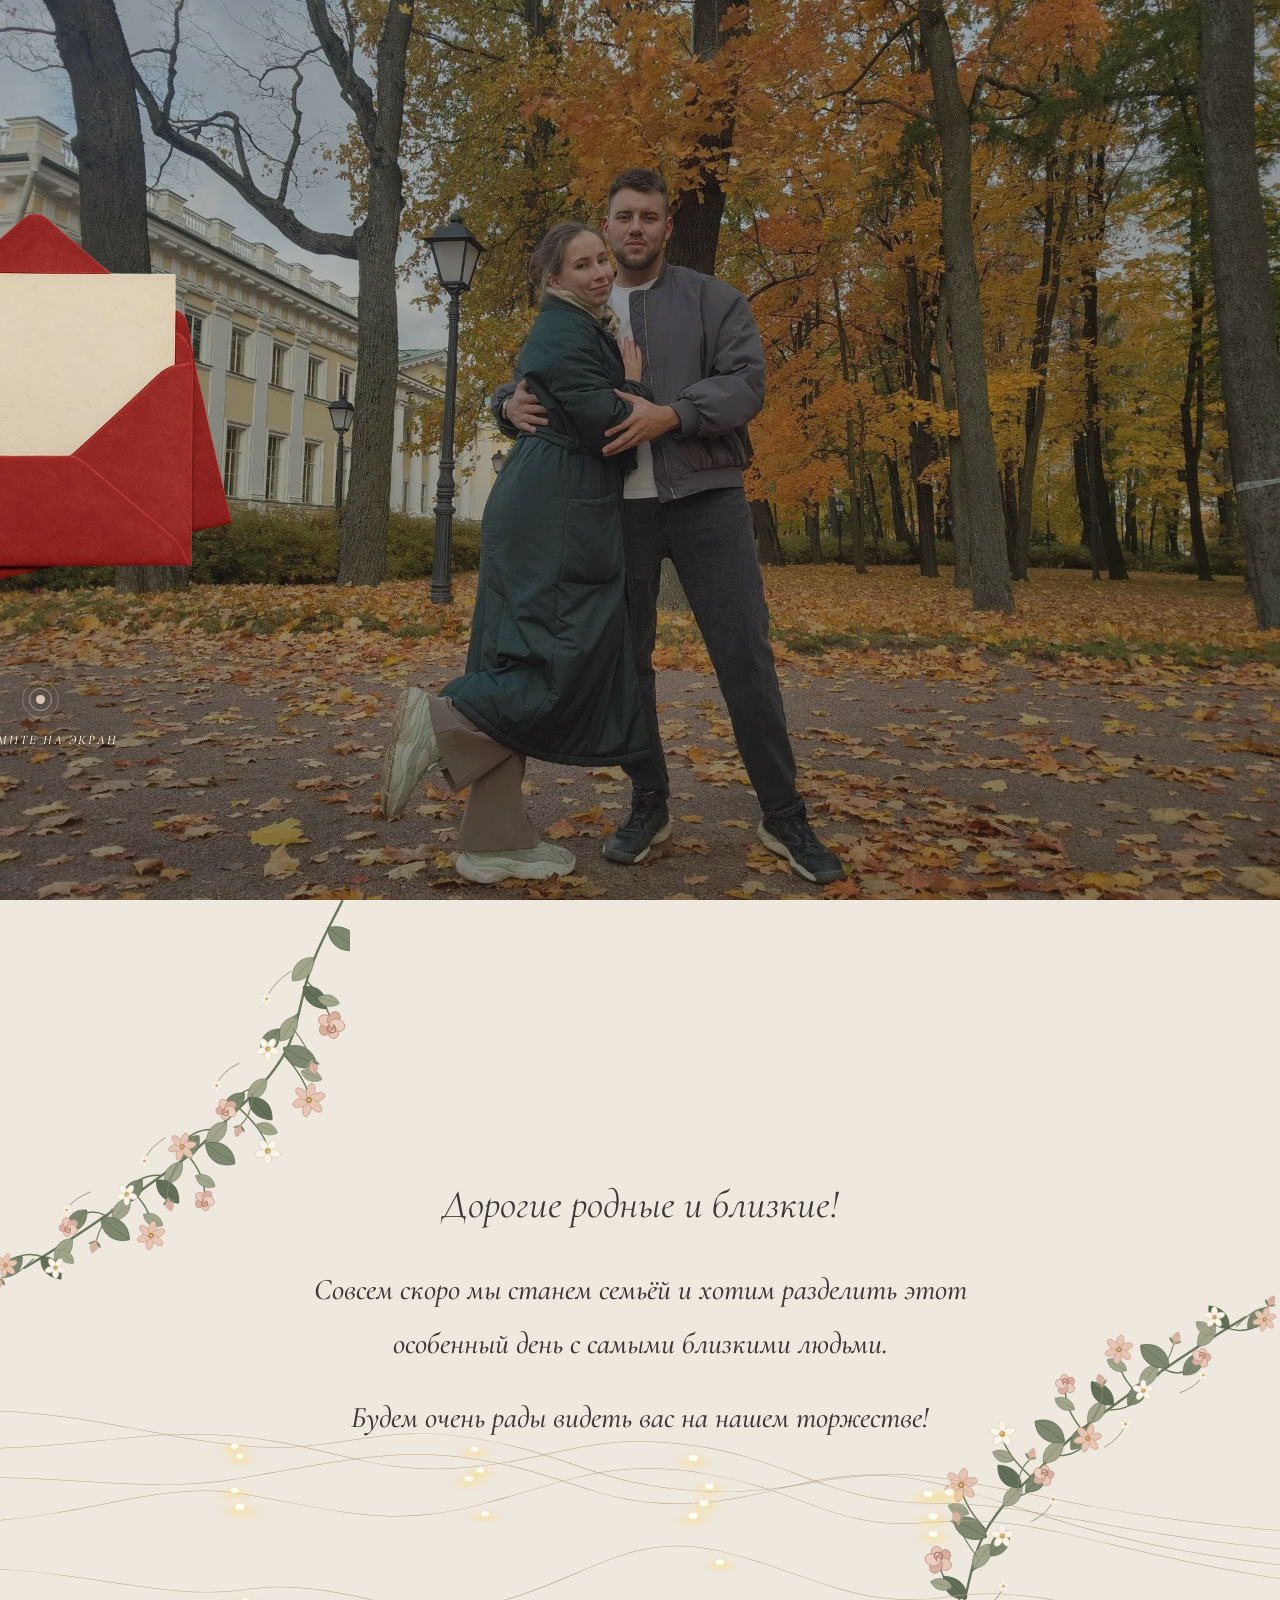
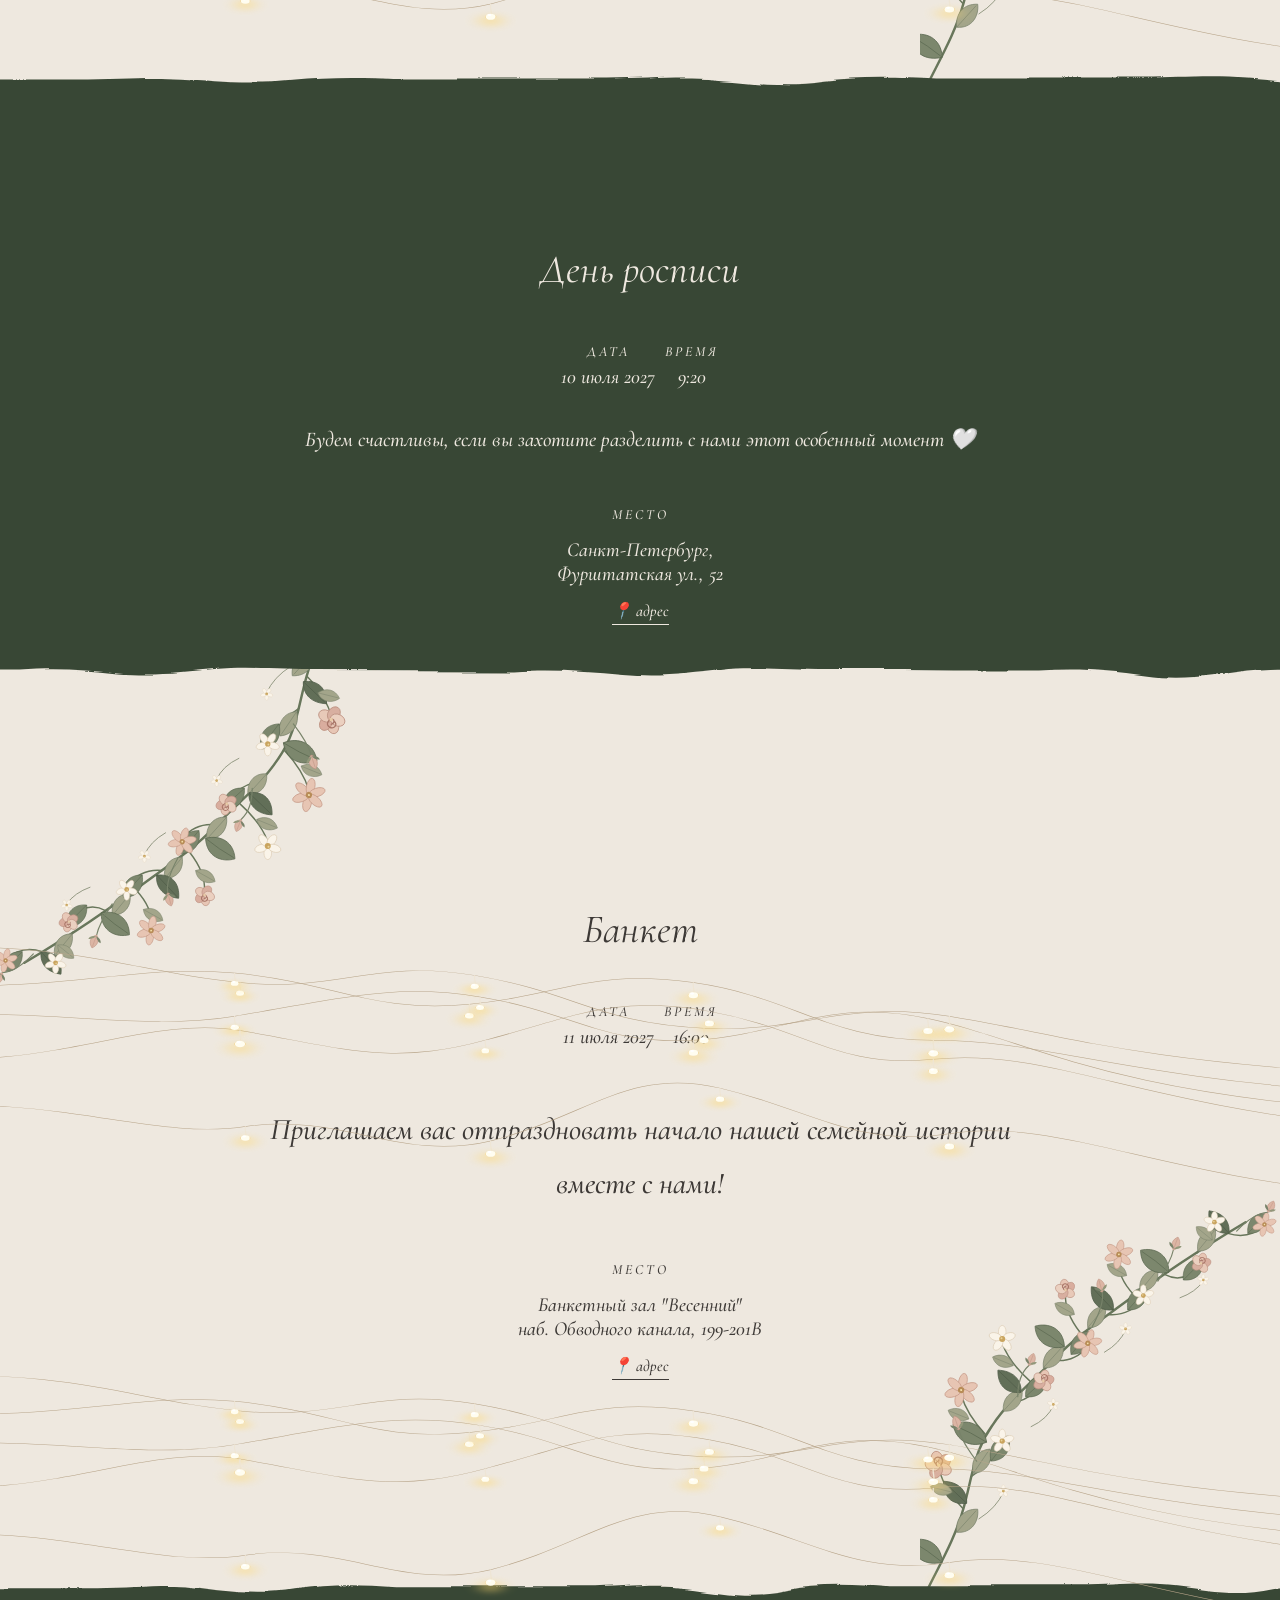
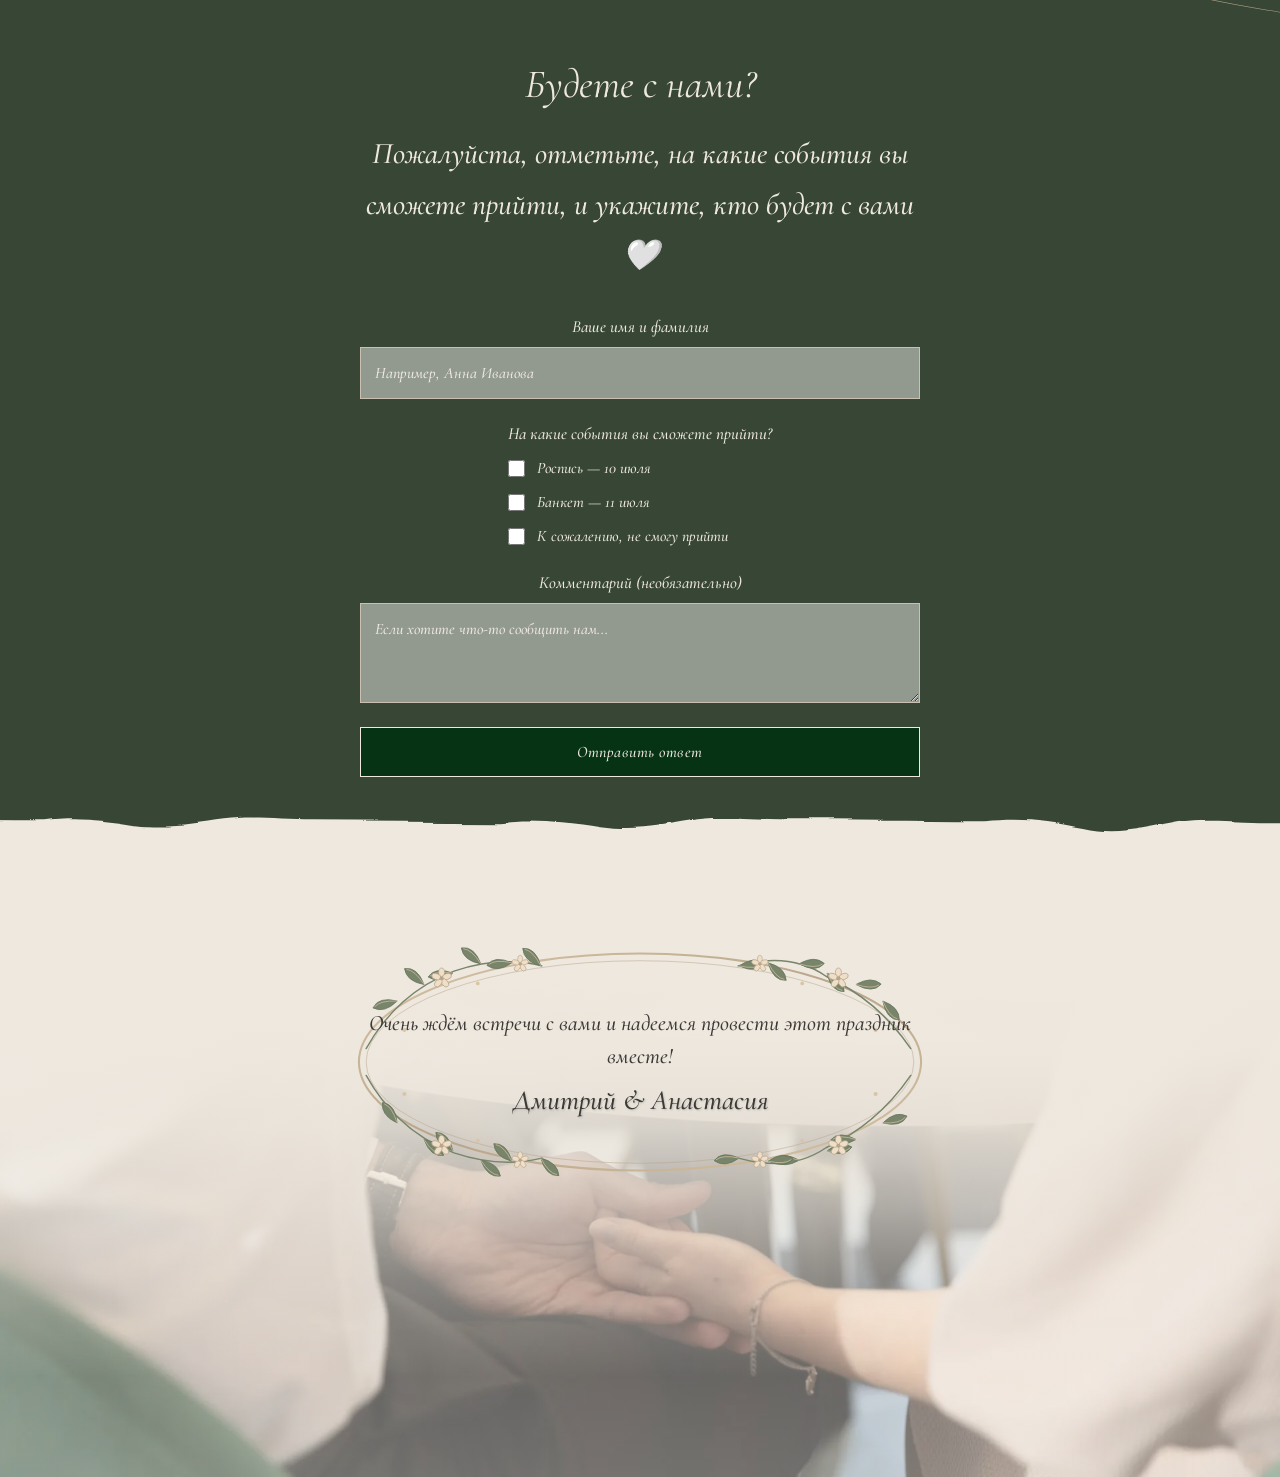
==== commit 86267344: "221026-4" ====
--- a/index.html
+++ b/index.html
@@ -88,12 +88,6 @@
 
             <h1>Анастасия</h1>
 
-            <div class="date">
-                <span class="date-number">10</span>
-                ИЮЛЯ
-                <span class="date-number">2027</span>
-            </div>
-
         </div>
     </section>
 
--- a/styles.css
+++ b/styles.css
@@ -1066,6 +1066,9 @@
 
     /* Секции */
 
+    .intro .paper-content {
+        transform: translateY(40px);
+    }
     .paper-section {
         margin: 50px 15px;
         padding: 70px 25px;
@@ -1108,8 +1111,9 @@
     .paper-section.intro::after,
     .paper-section.restaurant::after {
         right: -40px;
-        bottom: -130px;
-    }
+        bottom: -110px;
+    }
+    
 
 
     /* Зелёное полотно и гирлянды */
@@ -1204,7 +1208,7 @@
 
     .footer-frame p,
     .footer-frame .names {
-        transform: translateY(-10px);
+        transform: translateY(0px);
     }
 
 
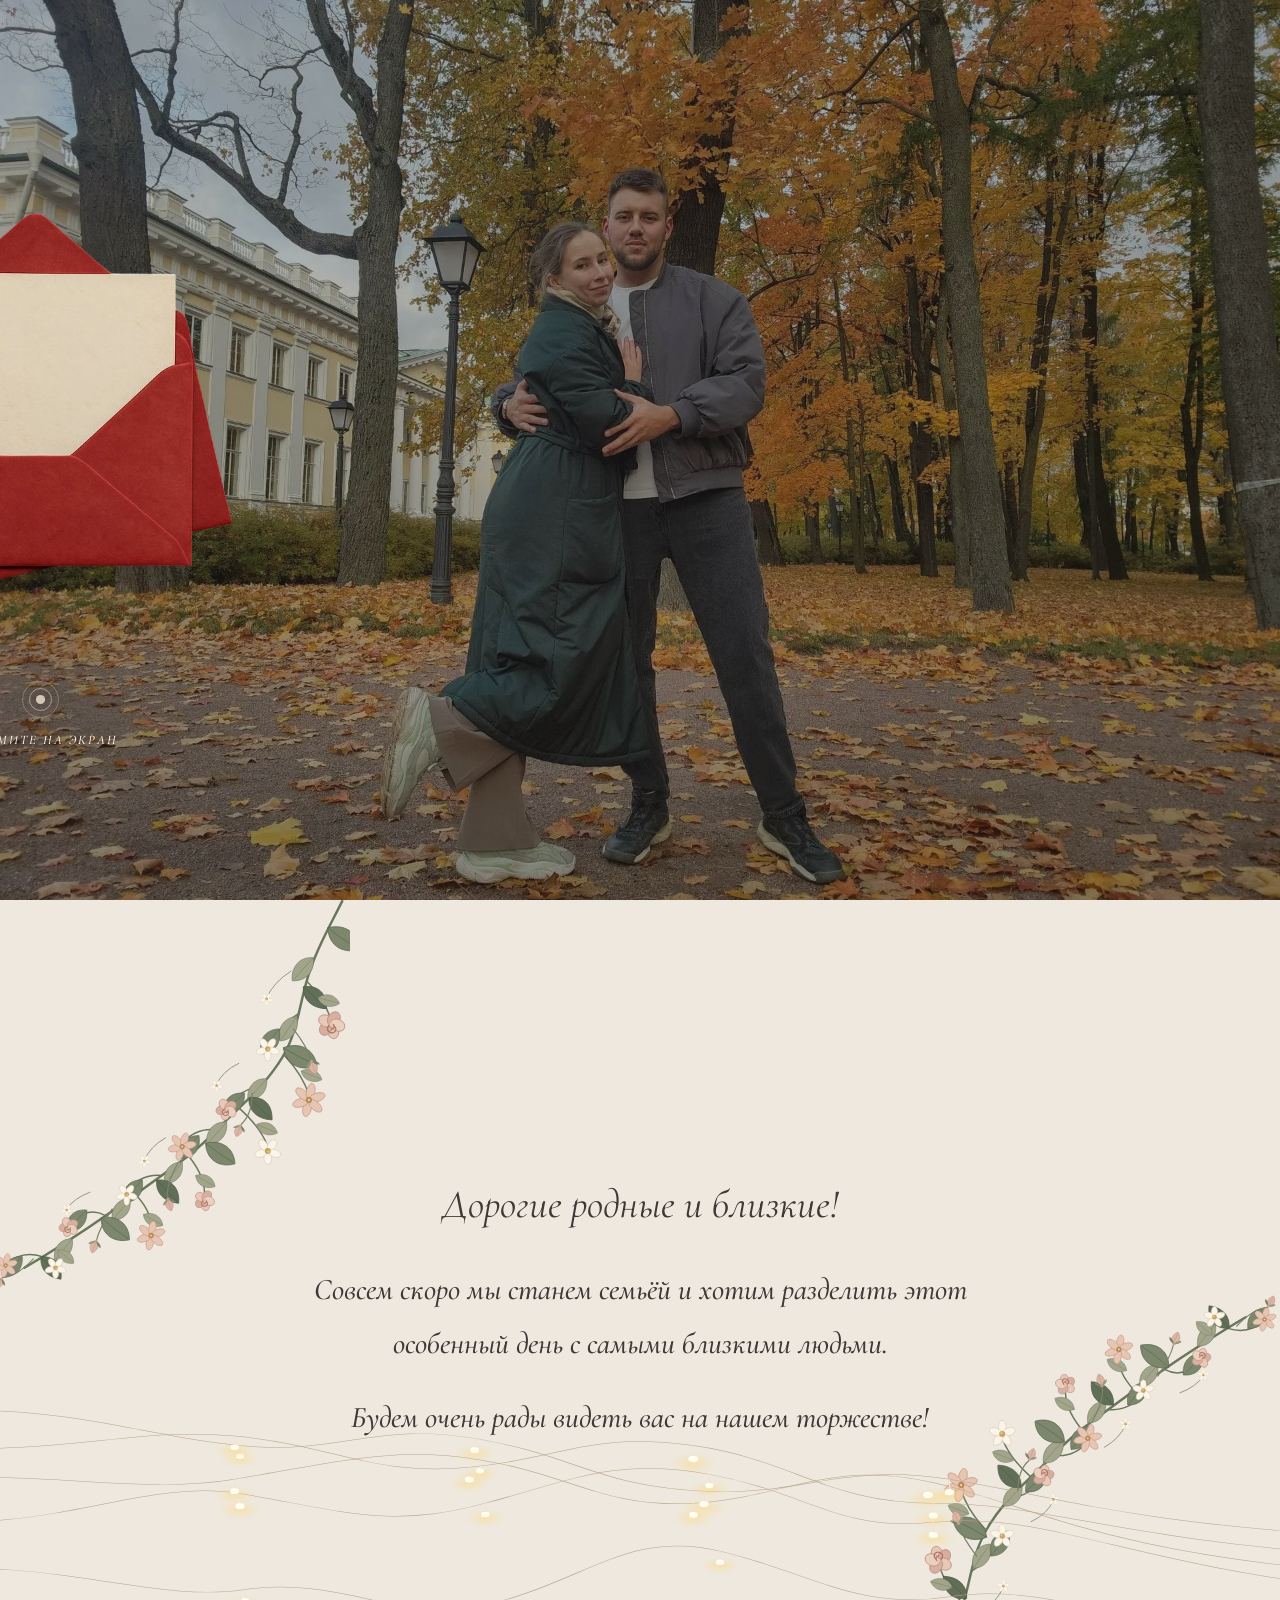
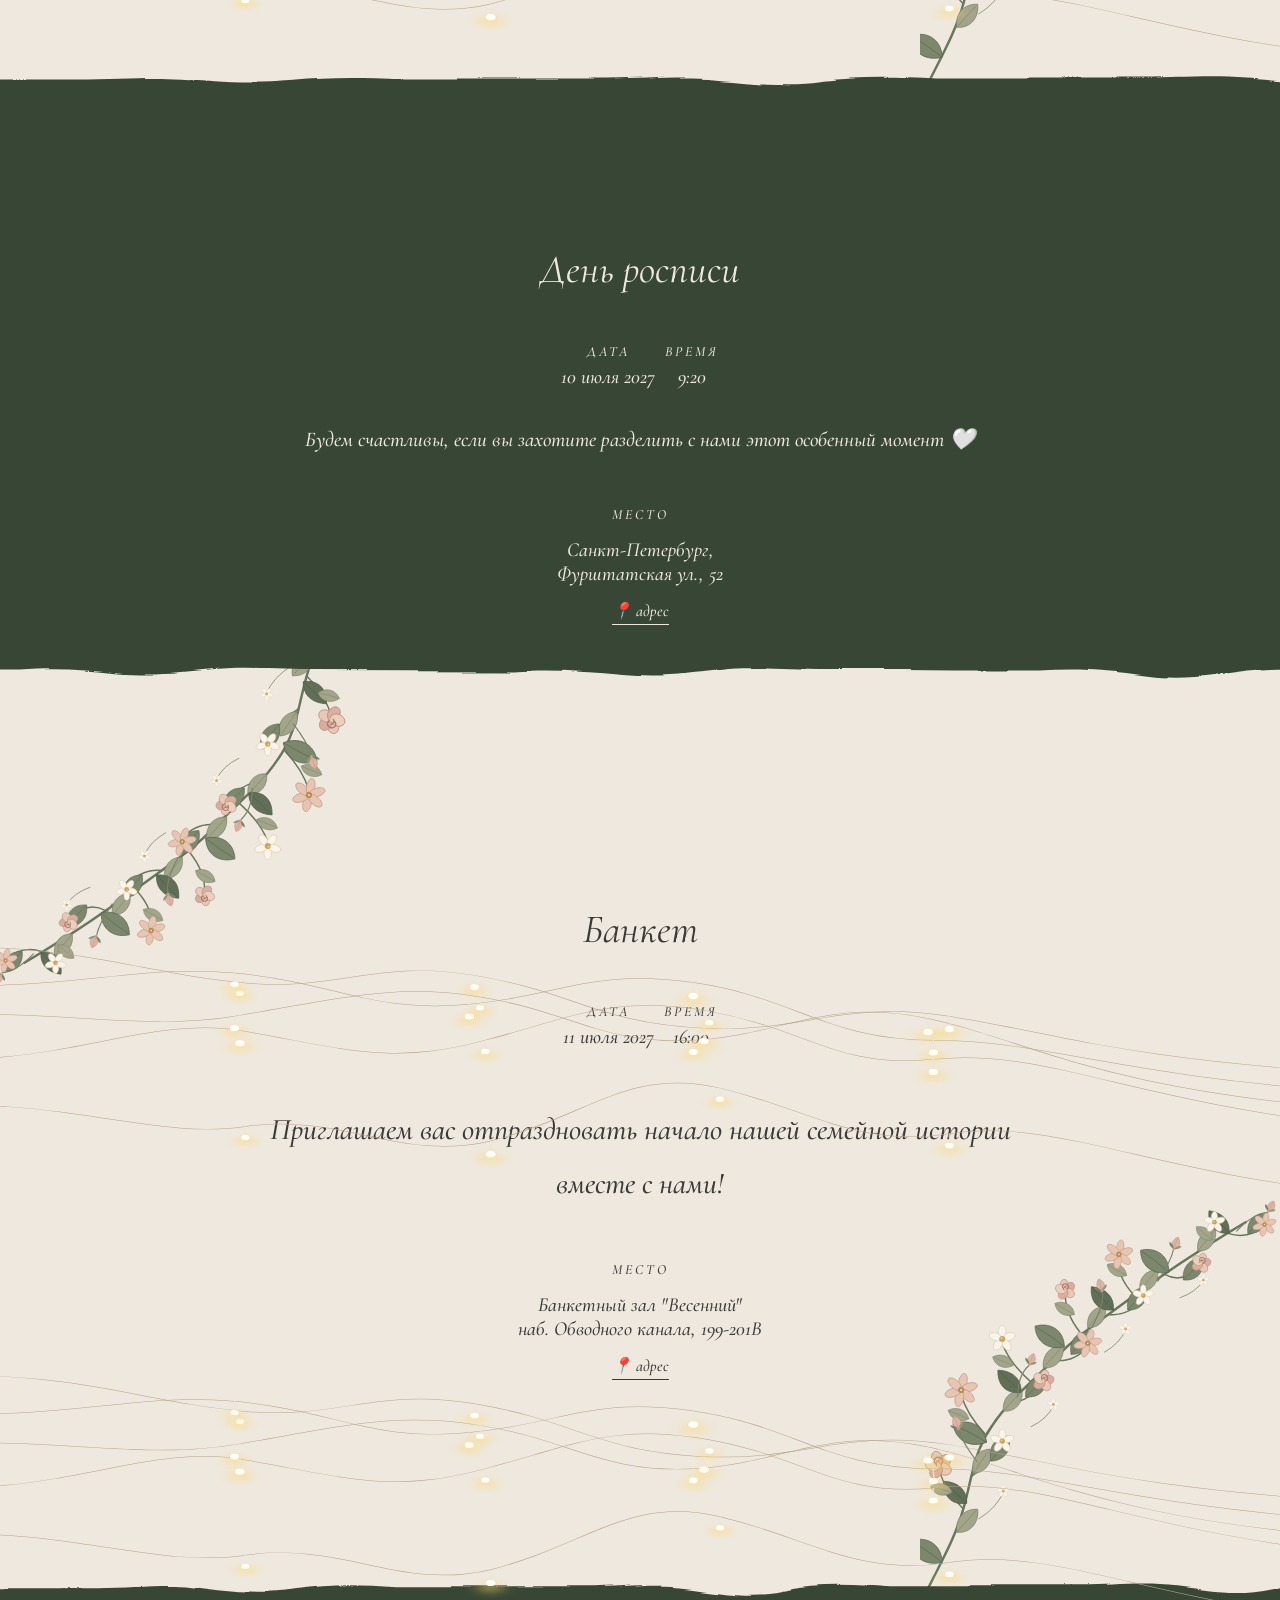
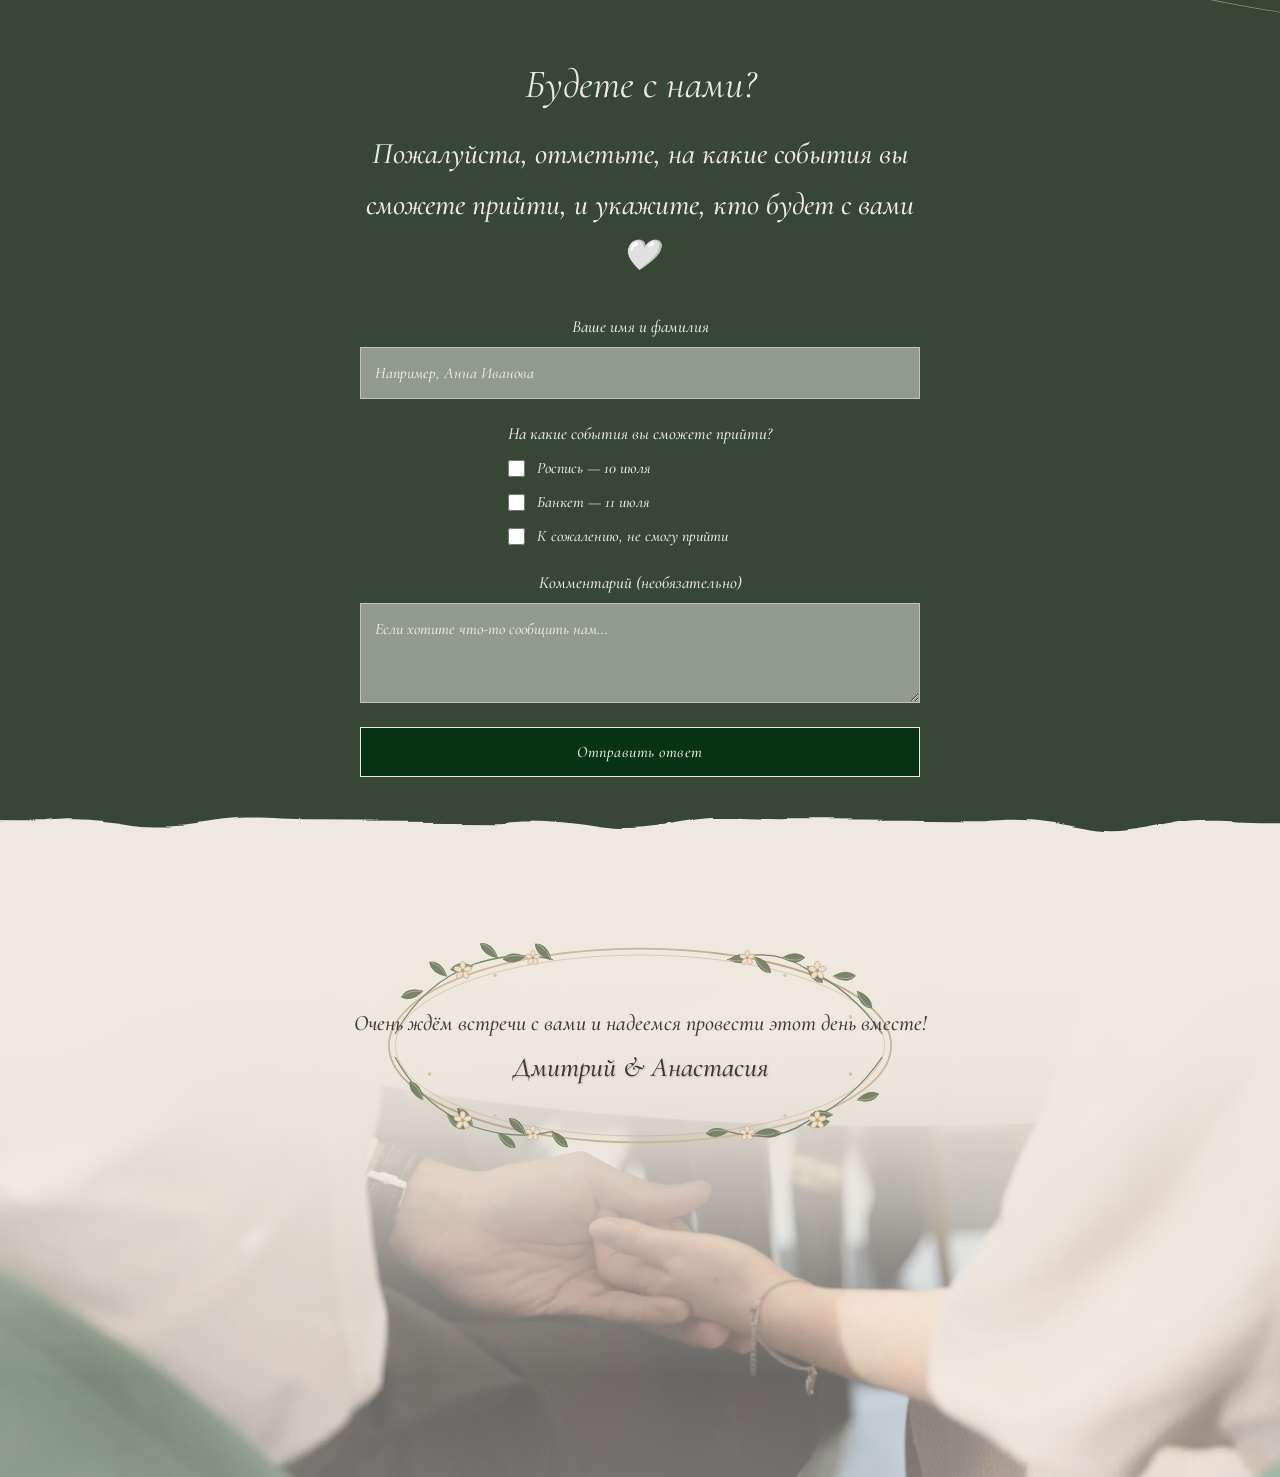
==== commit 18accc97: "221026-5" ====
--- a/index.html
+++ b/index.html
@@ -385,7 +385,7 @@
 
             <p>
                 Очень ждём встречи с вами
-                и надеемся провести этот праздник
+                и надеемся провести этот день
                 вместе!
             </p>
 
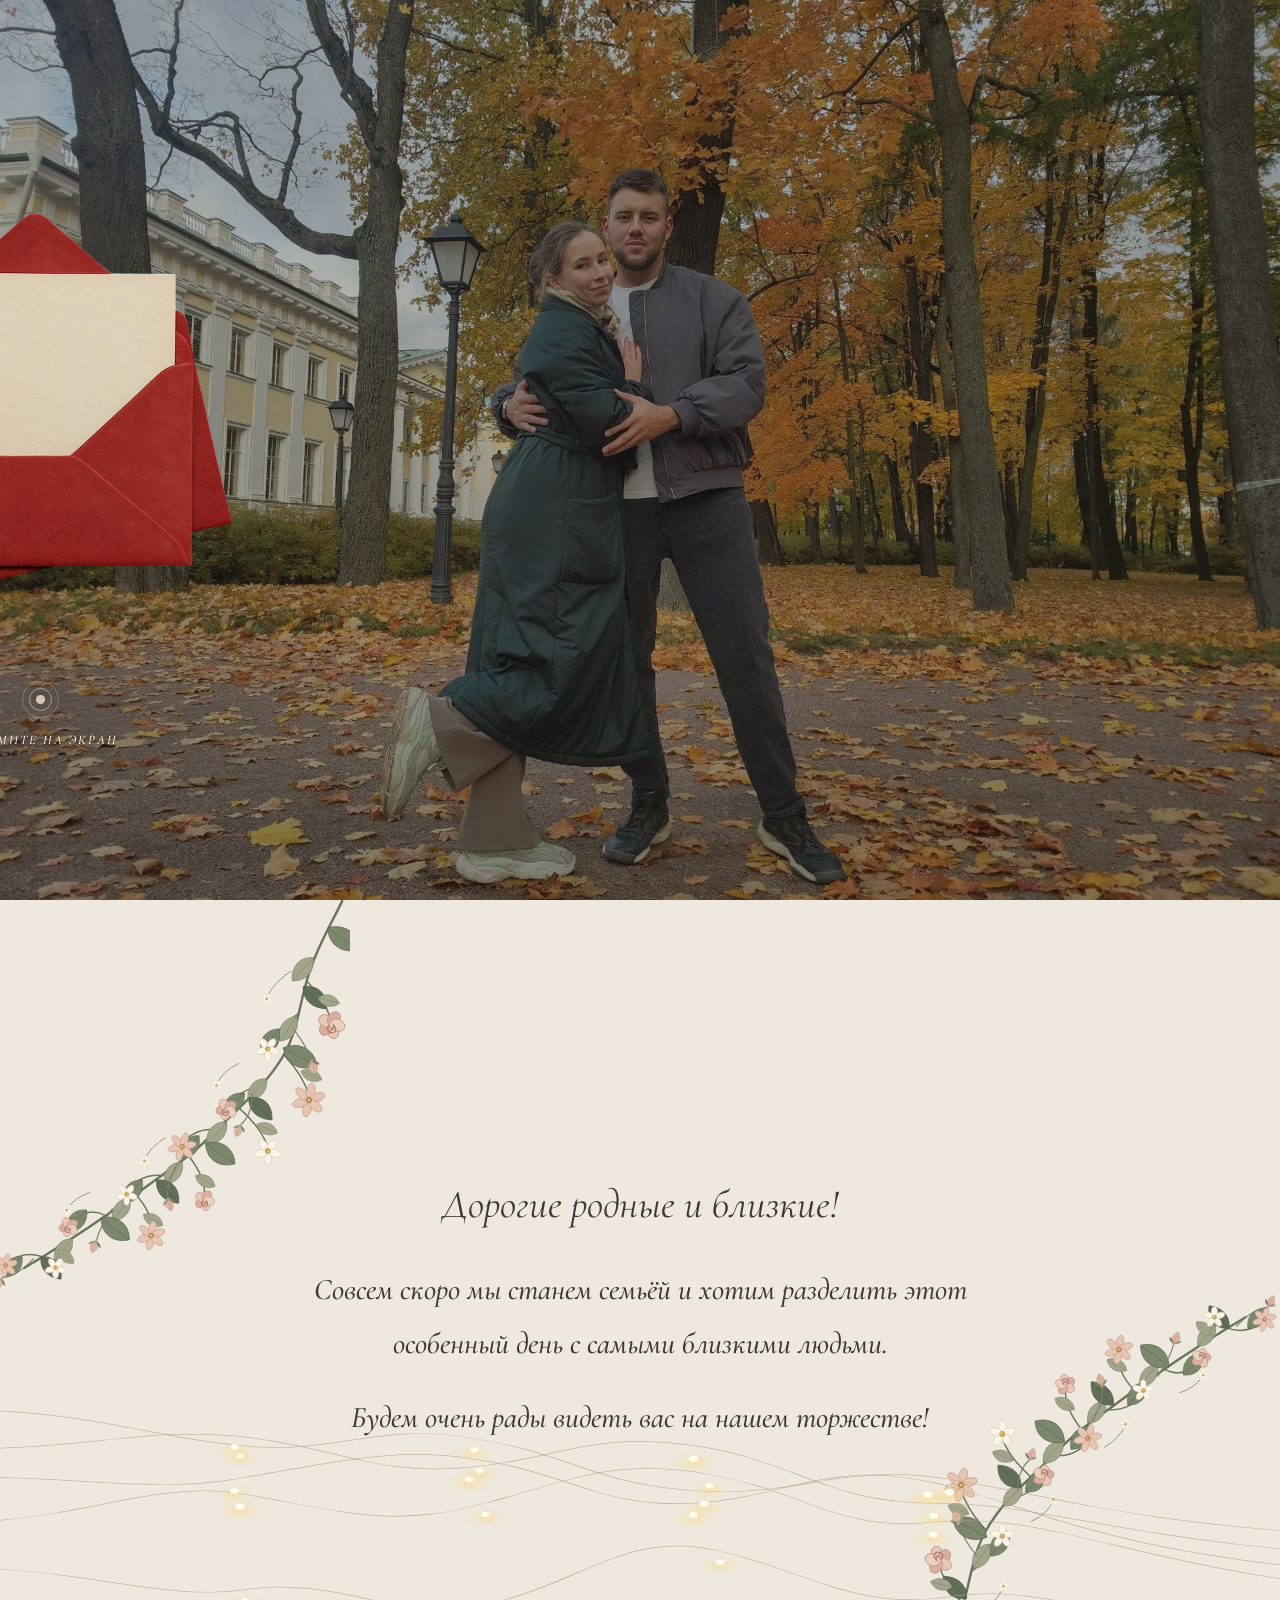
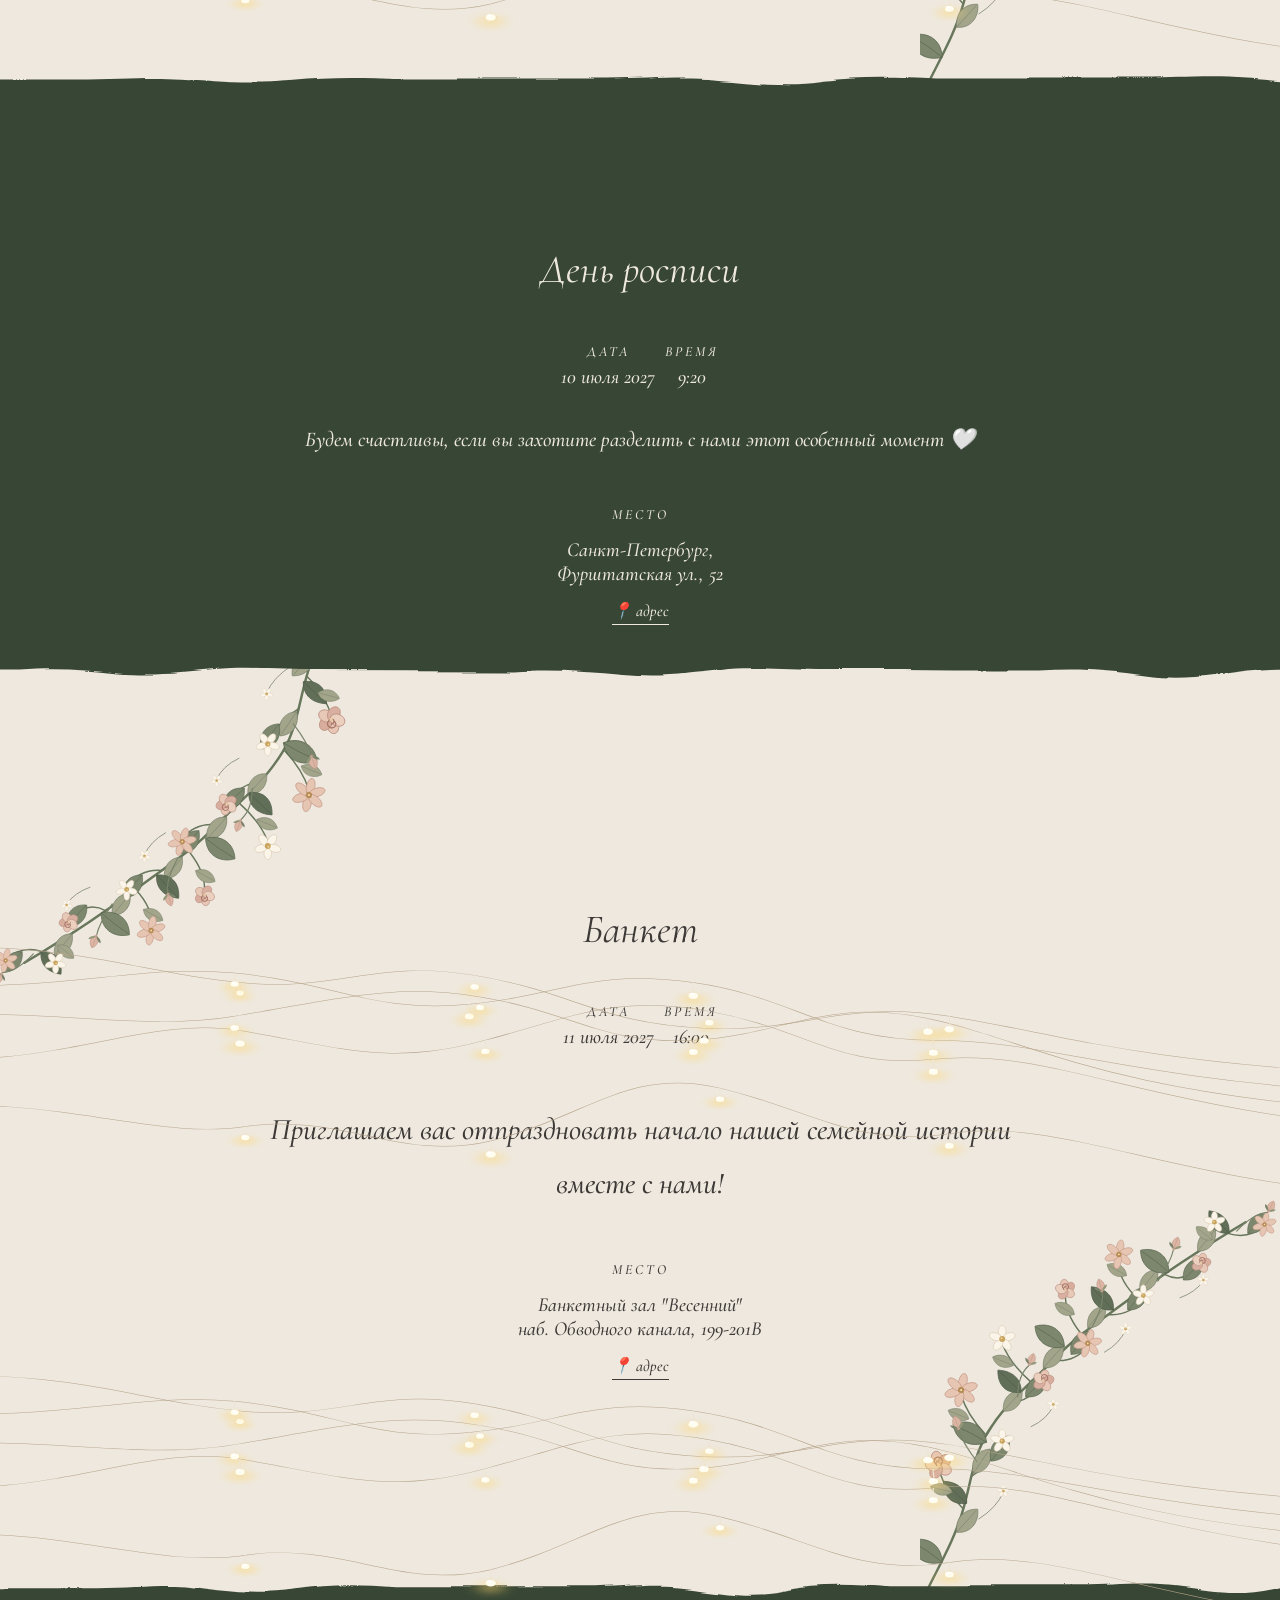
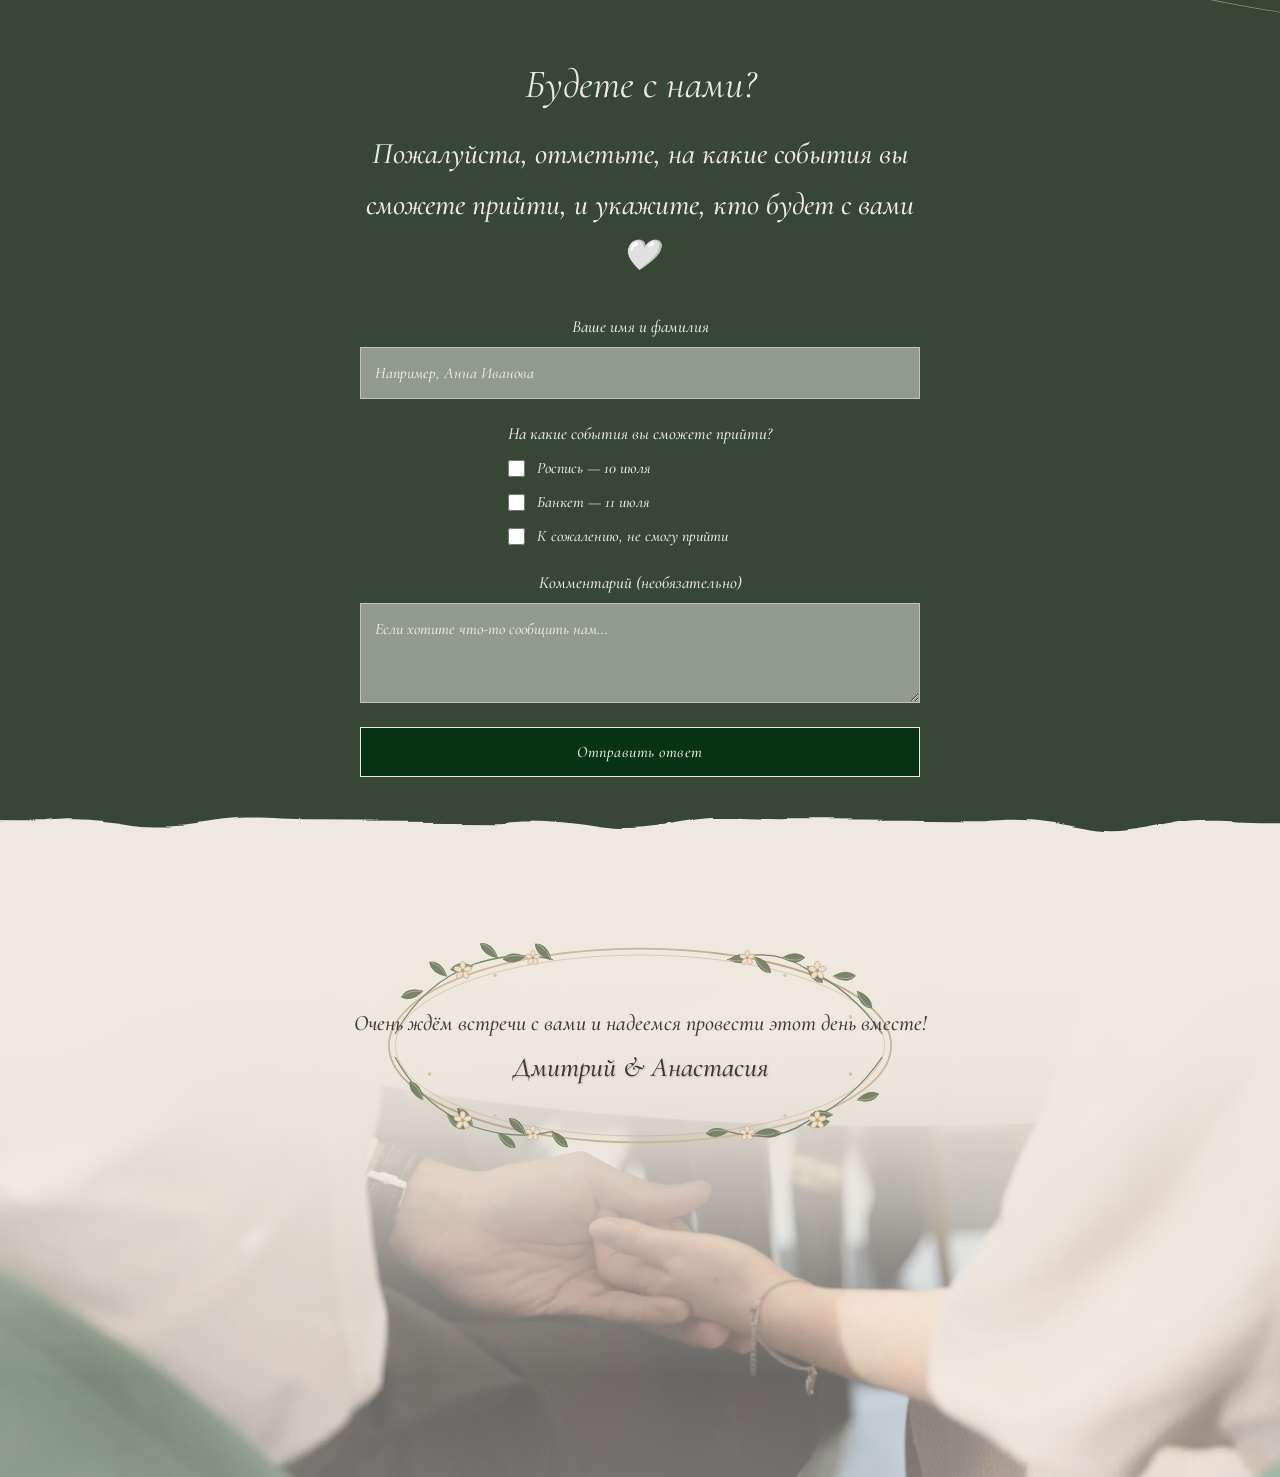
==== commit e4638ae7: "231026-1" ====
--- a/index.html
+++ b/index.html
@@ -40,8 +40,9 @@
             </div>
 
             <div class="letter-text">
-                <div class="letter-date">10 июля 2027</div>
-                <div class="letter-names">Дмитрий &amp; Анастасия</div>
+                <div class="guest-names" id="guest-names">
+                    Вам приглашение!
+                </div>            
             </div>
 
             <div class="tap-hint">
@@ -82,11 +83,11 @@
                 Приглашение на свадьбу
             </div>
 
-            <h1>Дмитрий</h1>
+            <h1>Дмитрия</h1>
 
             <div class="ampersand">&amp;</div>
 
-            <h1>Анастасия</h1>
+            <h1>Анастасии</h1>
 
         </div>
     </section>
--- a/styles.css
+++ b/styles.css
@@ -52,6 +52,11 @@
 select {
     font-family: var(--font-main);
     font-style: italic;
+}
+.guest-names {
+    white-space: pre-line;
+    text-align: center;
+    line-height: 1.2;
 }
 
 
@@ -1215,8 +1220,8 @@
     /* Конверт */
 
     .envelope-image-wrapper {
-        width: 60vw;
-        margin-top: 80px;
+        width: 90vw;
+        margin-top: 120px;
     }
 
     .envelope-content {
@@ -1224,9 +1229,10 @@
     }
 
     .letter-text {
-        top: 40%;
+        top: 45%;
         left: 50%;
         line-height: 1;
+        font-size: 23px;
     }
 
     .letter-date {
@@ -1243,10 +1249,11 @@
 
     .tap-text {
         font-size: 13px;
+        transform: translateY(30px);
     }
 
     .tap-hint {
-        transform: translateY(-30px);
+        transform: translateY(-150px);
     }
 
 
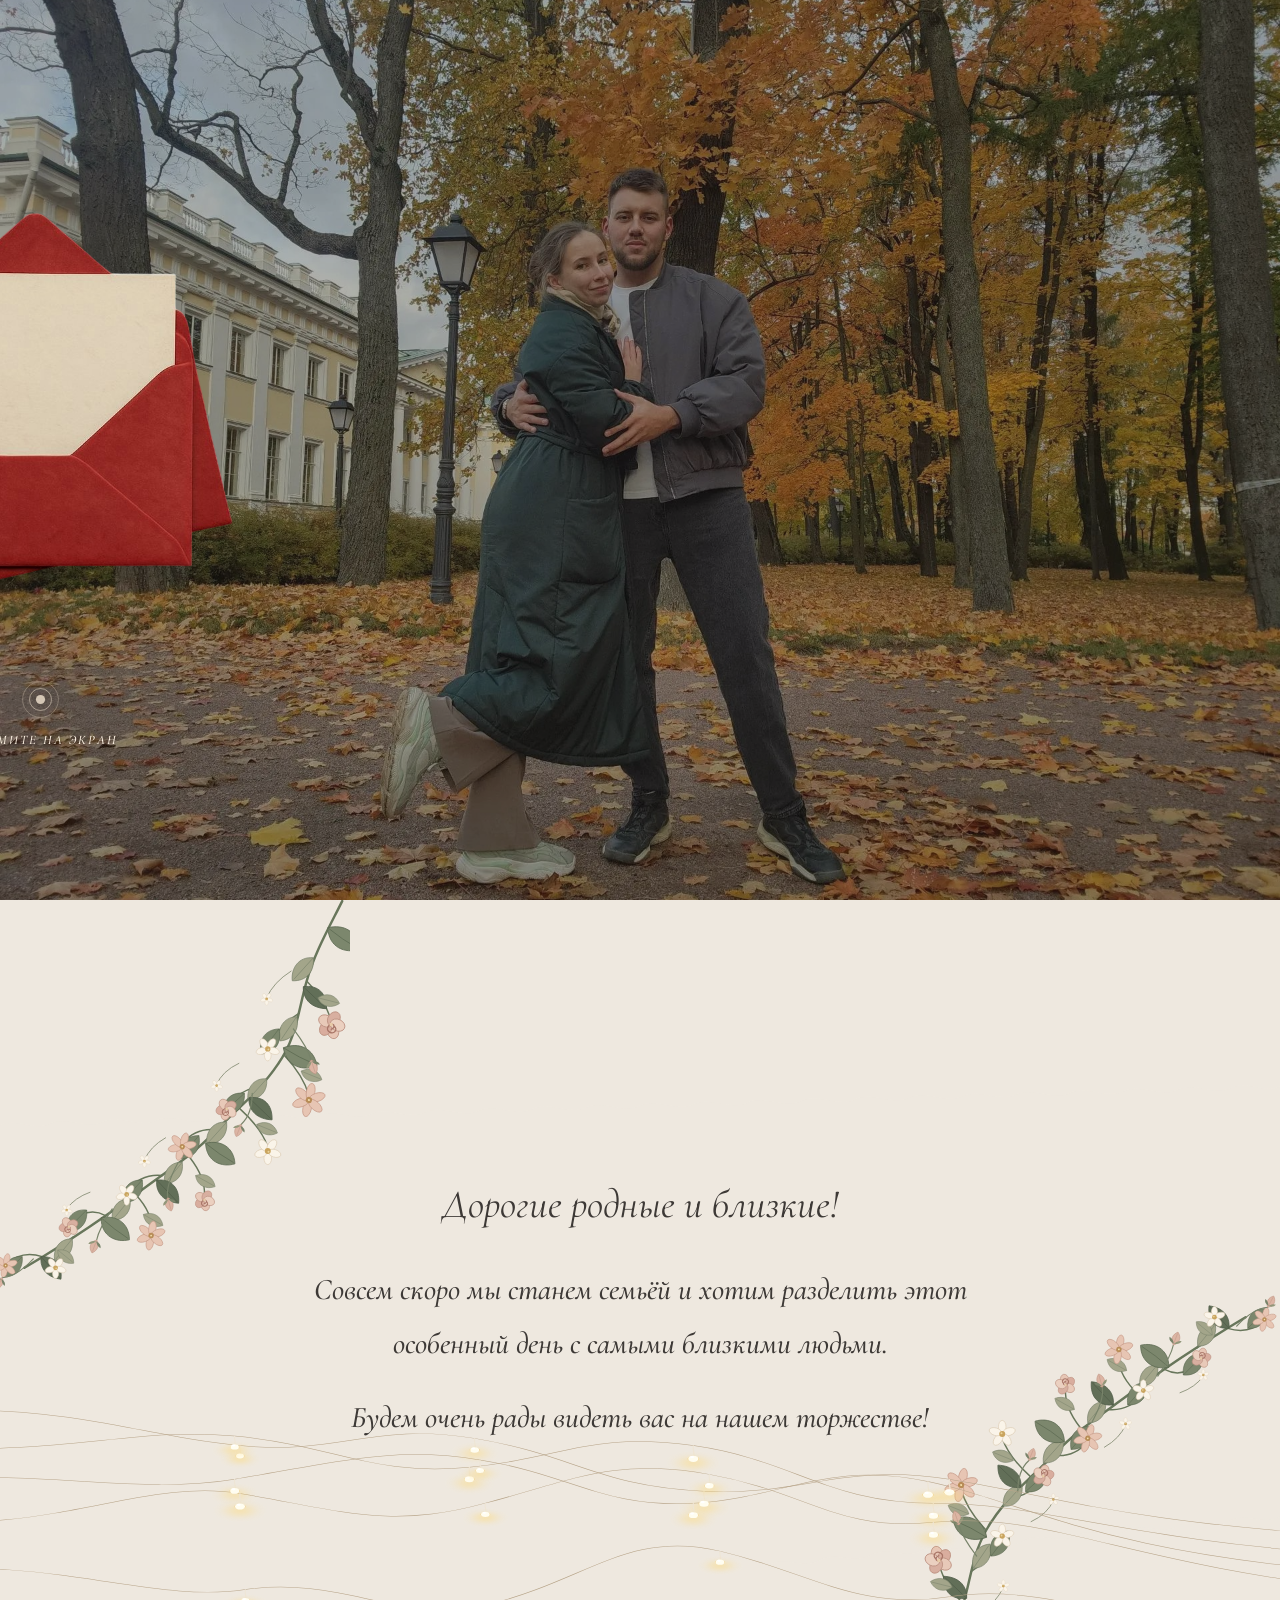
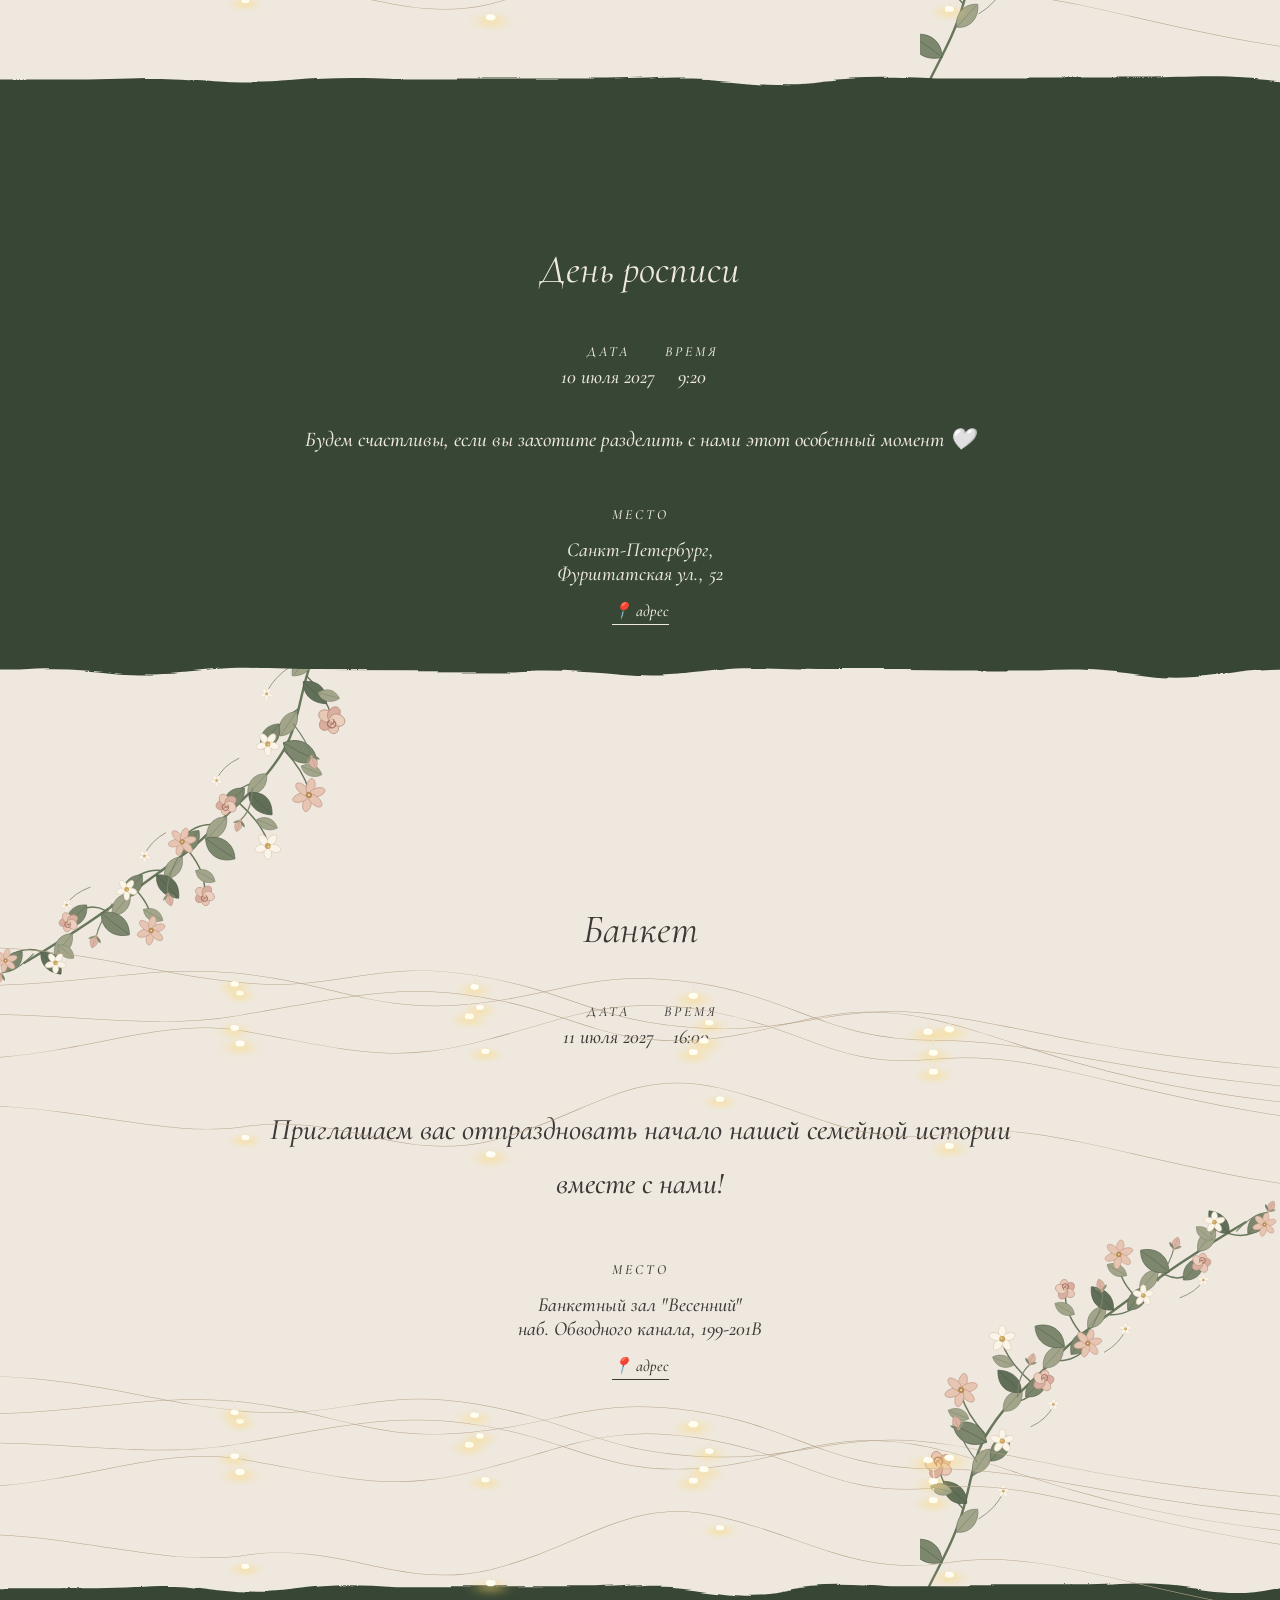
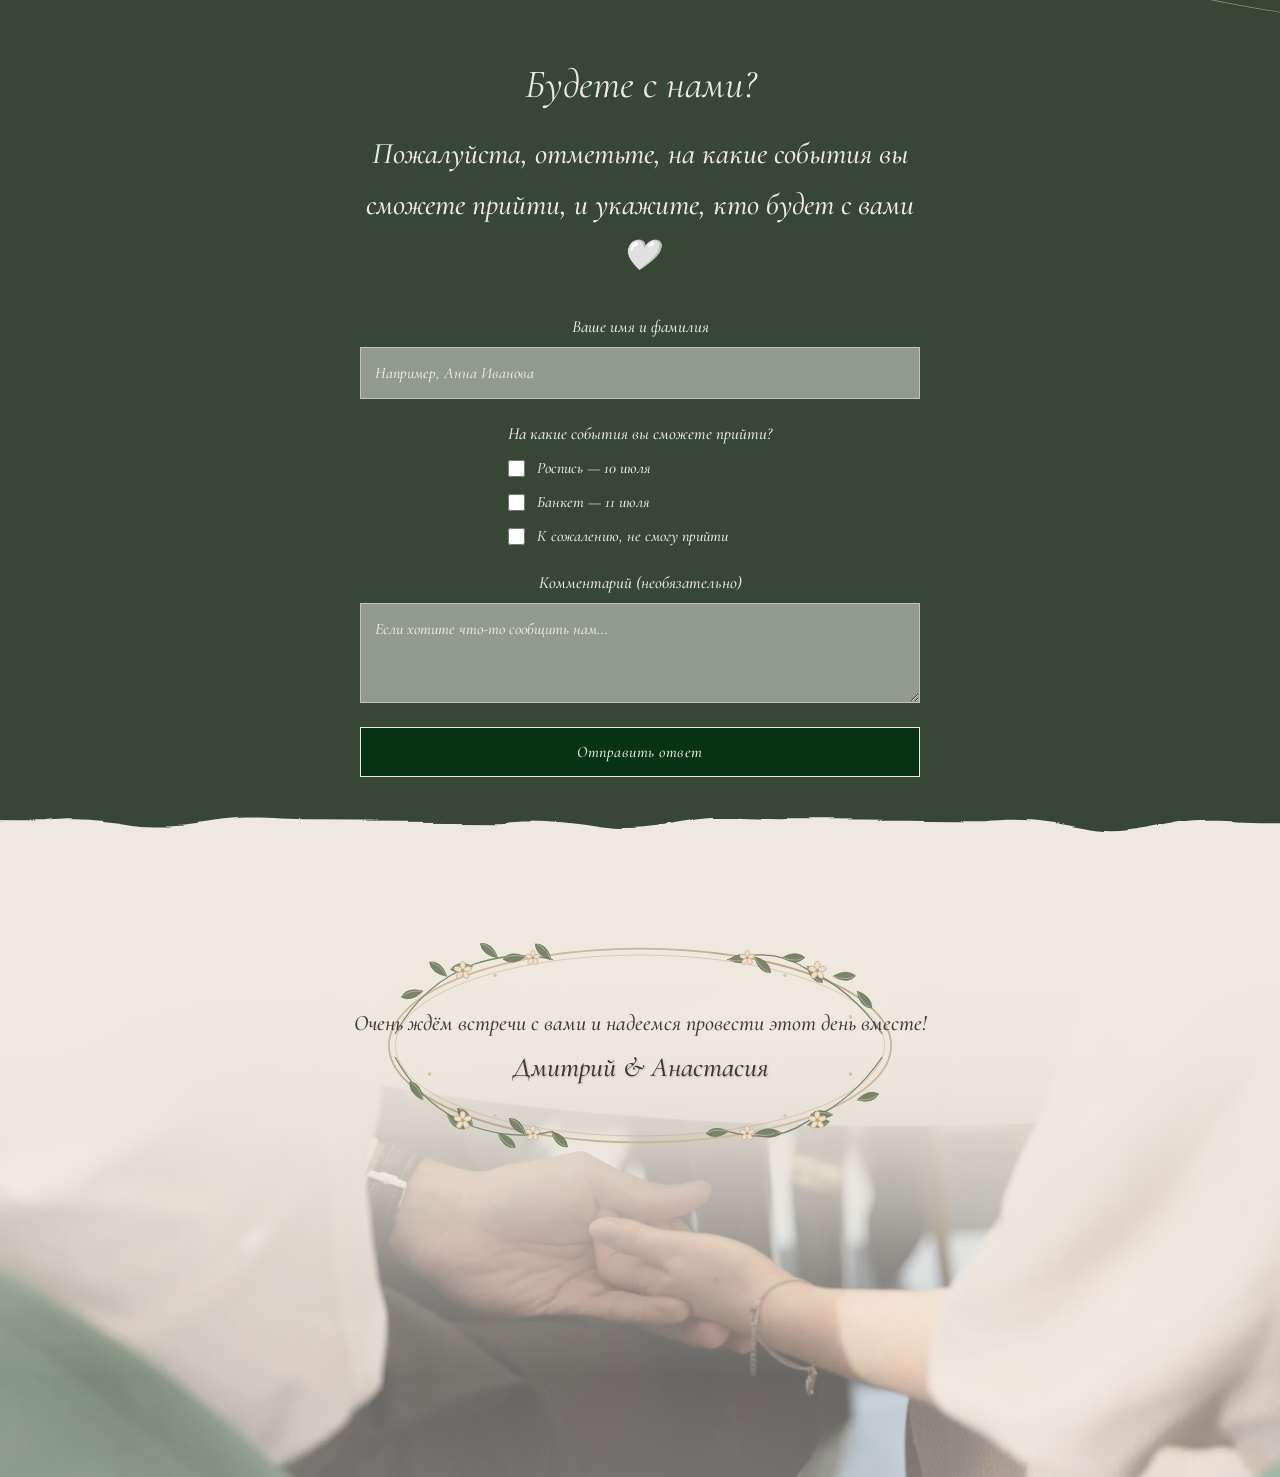
==== commit 4b449392: "261026-2" ====
--- a/index.html
+++ b/index.html
@@ -90,6 +90,9 @@
             <h1>Анастасии</h1>
 
         </div>
+        <div class="scroll-hint">
+            <img src="./img/scroll-arrows.svg" alt="Прокрутить вниз">
+        </div>
     </section>
 
 
--- a/styles.css
+++ b/styles.css
@@ -72,6 +72,32 @@
     justify-content: center;
     overflow: hidden;
     text-align: center;
+}
+
+.scroll-hint {
+    position: absolute;
+    bottom: 25px;
+    left: 50%;
+    transform: translateX(-50%);
+    z-index: 10;
+    pointer-events: none;
+}
+
+.scroll-hint img {
+    display: block;
+    width: 40px;
+    height: 56px;
+    opacity: 0.85;
+    animation: arrows-bounce 2.5s ease-in-out infinite;
+}
+
+@keyframes arrows-bounce {
+    0%, 100% {
+        transform: translateY(0);
+    }
+    50% {
+        transform: translateY(7px);
+    }
 }
 
 .hero-video {
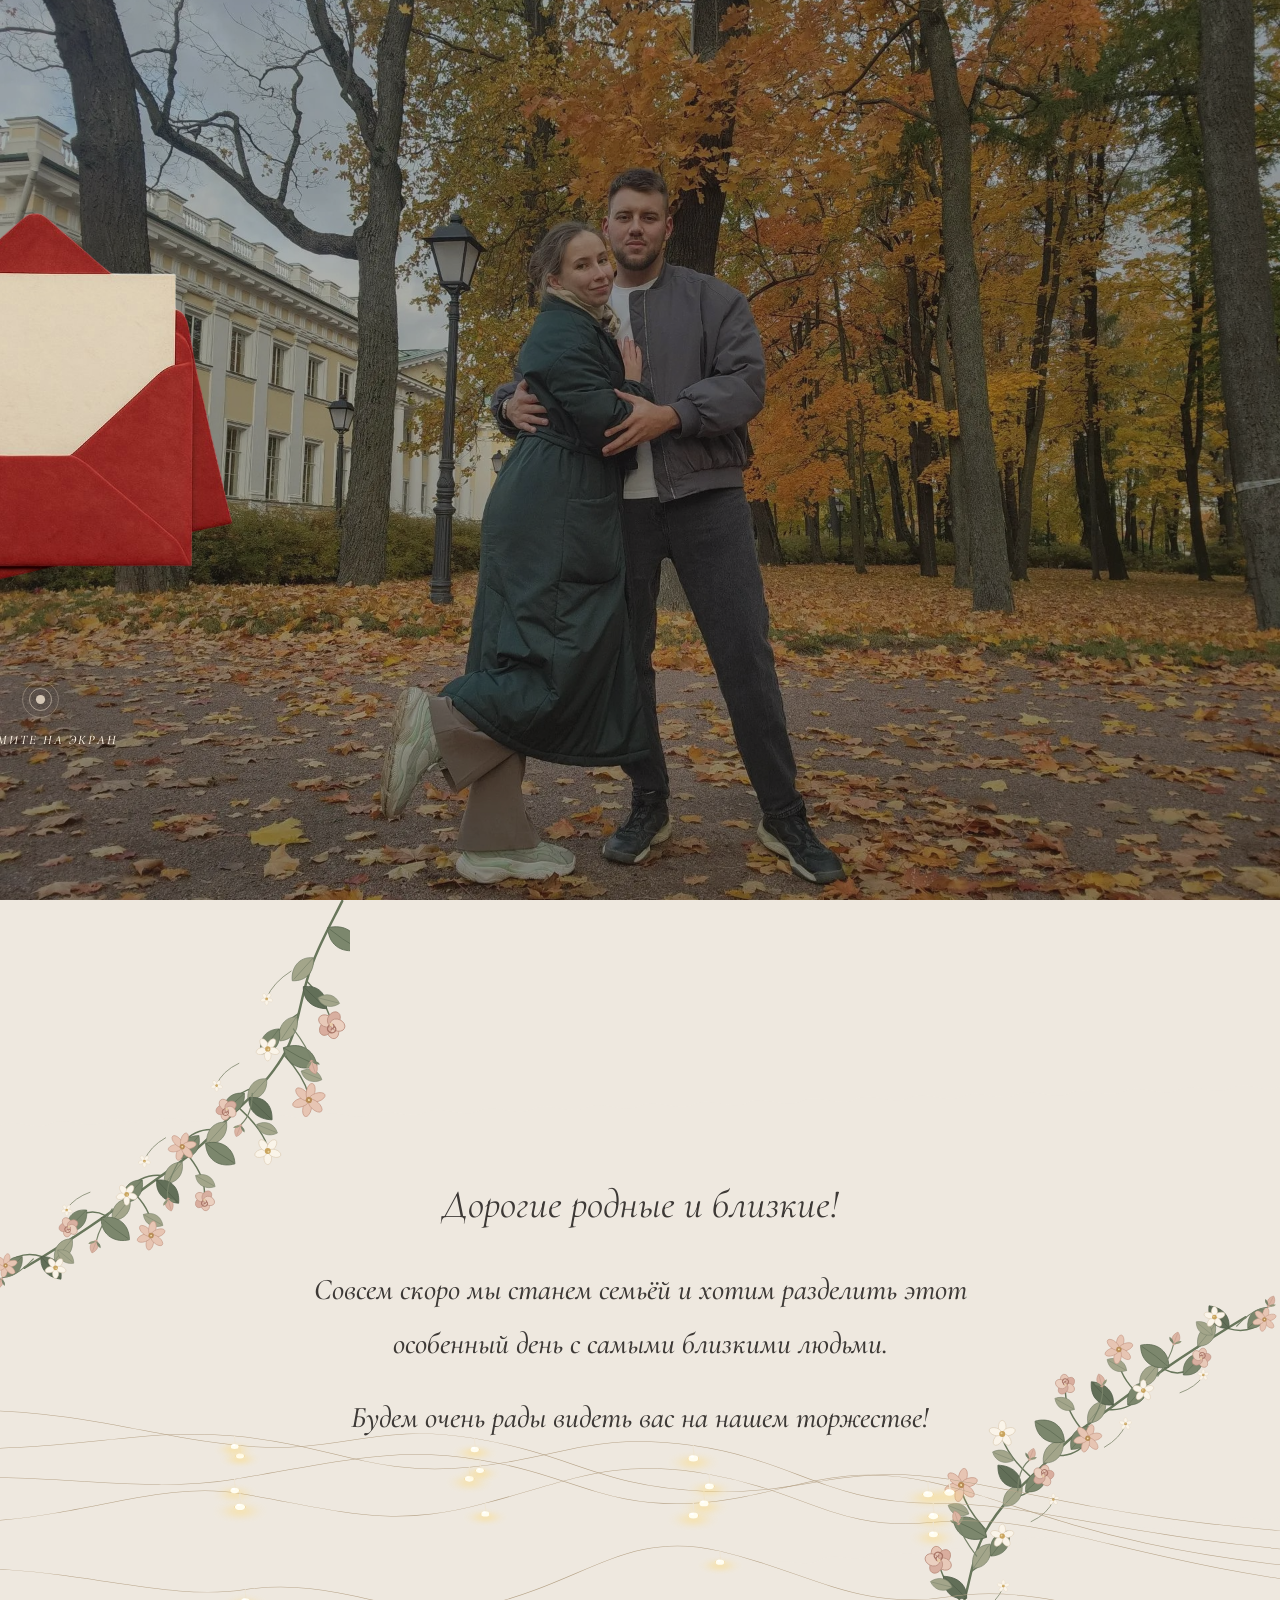
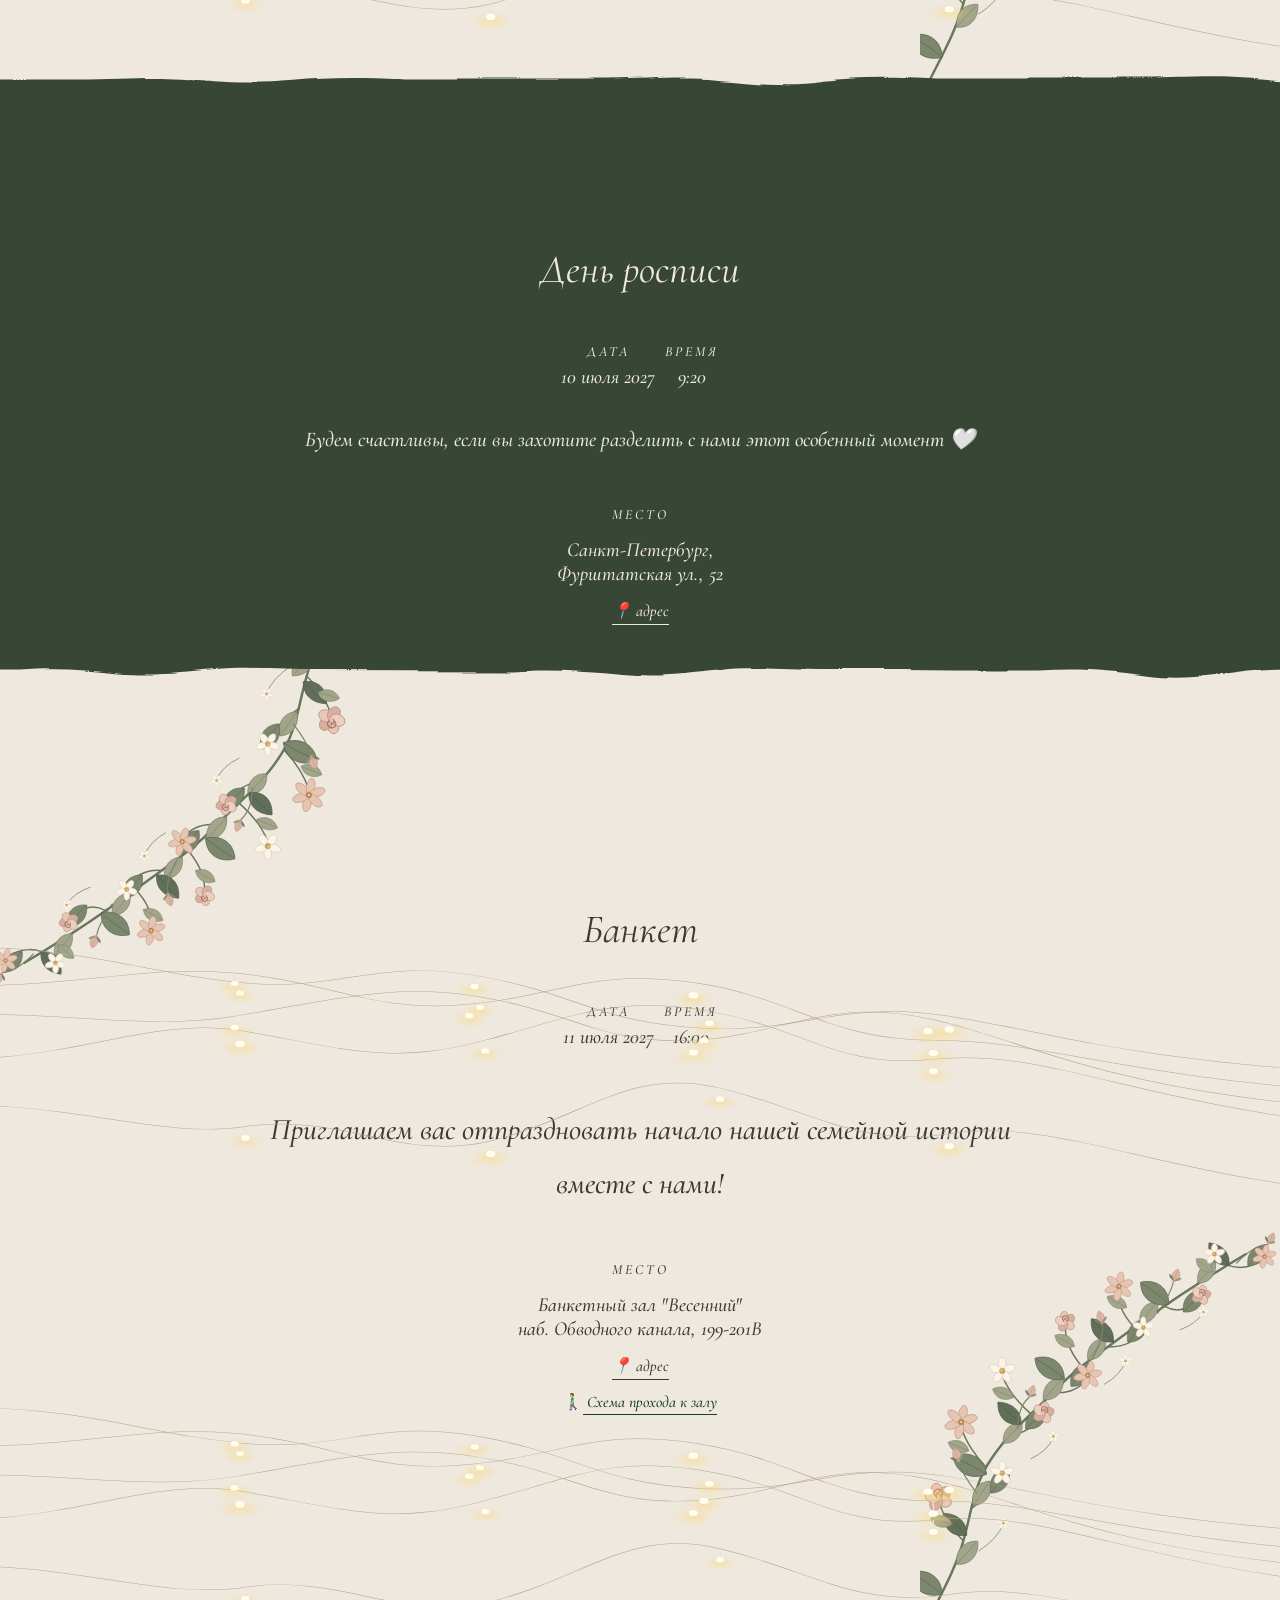
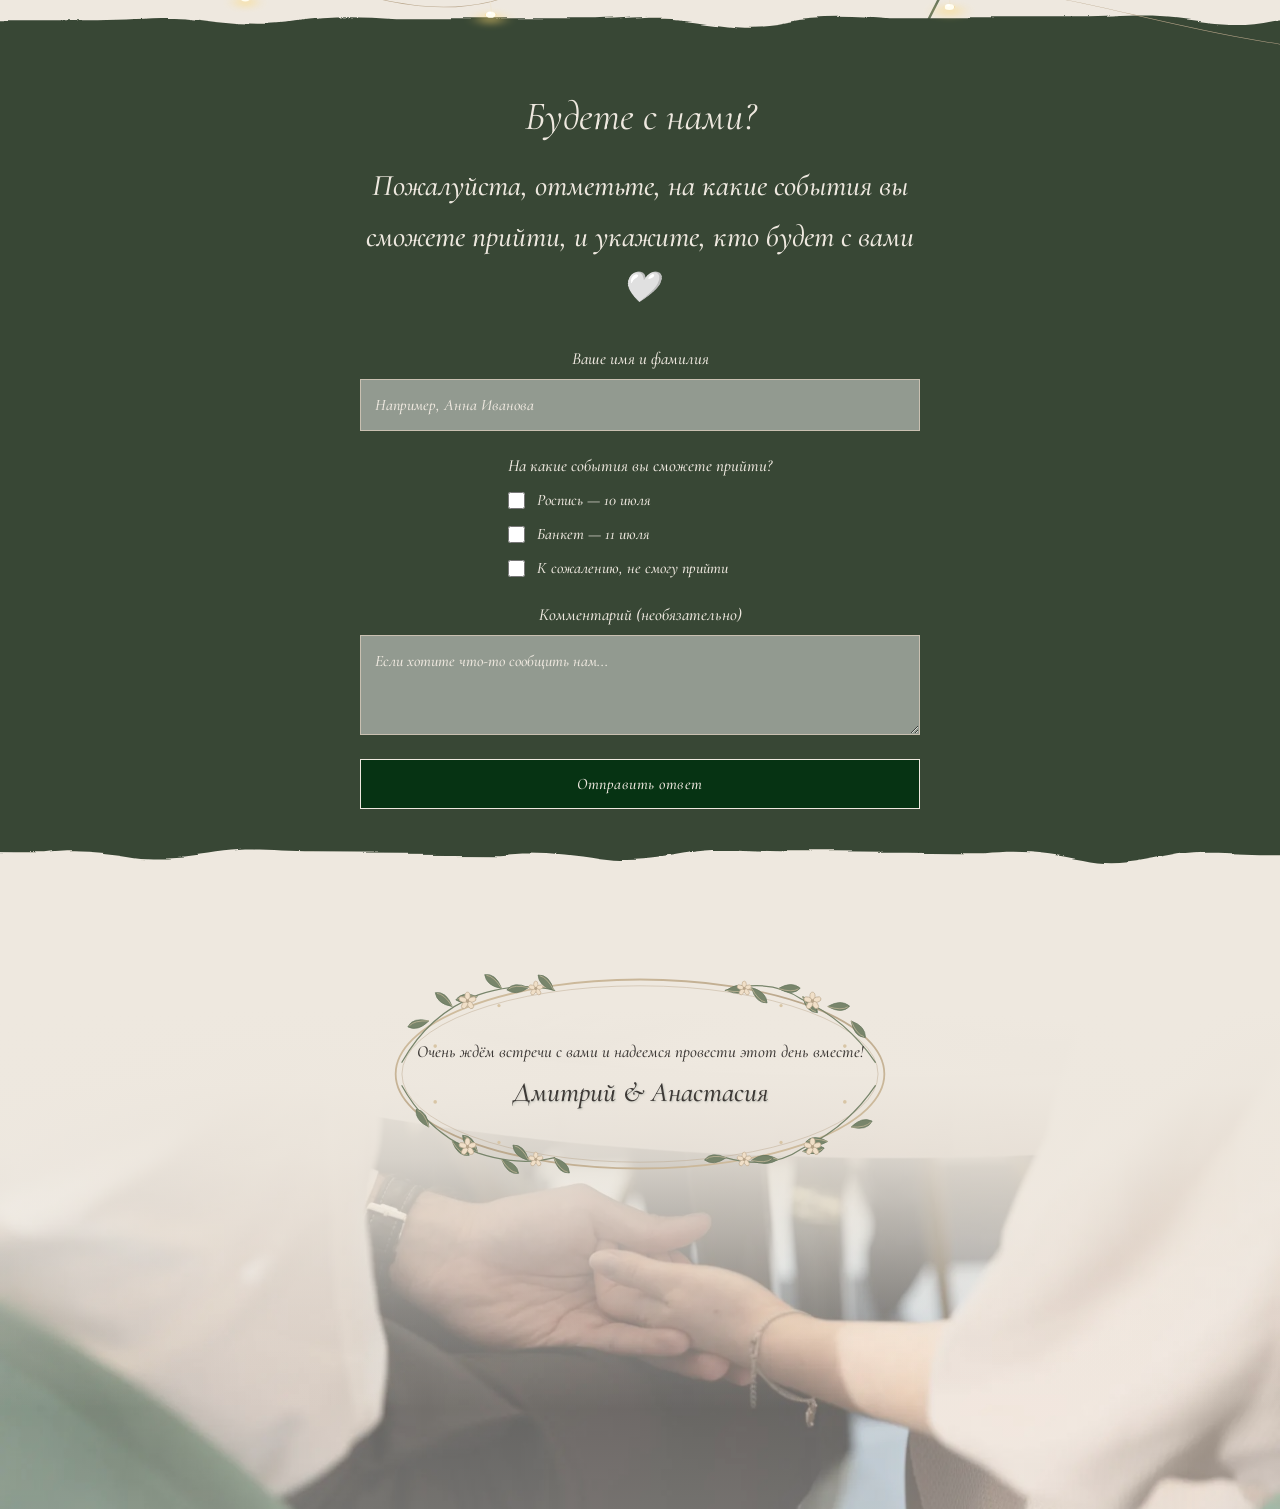
==== commit 223372f7: "261027-1" ====
--- a/index.html
+++ b/index.html
@@ -215,6 +215,14 @@
                     >
                         📍 адрес
                     </a>
+                    <a
+                        href="documents/banquet-route.pdf"
+                        target="_blank"
+                        rel="noopener noreferrer"
+                        class="route-link"
+                    >
+                        <span class="route-icon">🚶‍♂️</span> Схема прохода к залу
+                    </a>
                 </div>
 
             </div>
--- a/styles.css
+++ b/styles.css
@@ -76,11 +76,12 @@
 
 .scroll-hint {
     position: absolute;
-    bottom: 25px;
+    bottom: 55px;
     left: 50%;
     transform: translateX(-50%);
     z-index: 10;
     pointer-events: none;
+    transition: opacity 0.5s ease, visibility 0.5s ease;
 }
 
 .scroll-hint img {
@@ -89,6 +90,11 @@
     height: 56px;
     opacity: 0.85;
     animation: arrows-bounce 2.5s ease-in-out infinite;
+}
+
+.scroll-hint.hidden {
+    opacity: 0;
+    visibility: hidden;
 }
 
 @keyframes arrows-bounce {
@@ -392,6 +398,19 @@
 .details .map-link {
     border-bottom-color: var(--color-light-text);
     color: var(--color-light-text);
+}
+
+.route-link {
+    display: block;
+    width: fit-content;
+    margin: 12px auto 0;
+    color: var(--color-dark-background);
+    text-decoration: underline;
+    text-underline-offset: 7px;
+}
+.route-icon {
+    font-style: normal !important;
+    display: inline-block;
 }
 
 
@@ -511,7 +530,7 @@
 .footer-frame p {
     margin: 0;
     font-family: var(--font-main);
-    font-size: 22px;
+    font-size: 17px;
     line-height: 1.5;
     font-weight: 500;
     color: var(--color-text);
@@ -636,6 +655,7 @@
     top: 35%;
     left: 50%;
     z-index: 3;
+    font-size: 27px;
     width: max-content;
     color: var(--color-envelope-text);
     text-align: center;
@@ -646,17 +666,6 @@
         transform 1.5s ease;
 }
  
-
-.letter-date {
-    font-size: 25px;
-    letter-spacing: 2px;
-}
-
-.letter-names {
-    margin-top: 18px;
-    font-size: 25px;
-}
-
 .letter-text span {
     display: inline-block;
     opacity: 0;
@@ -1246,7 +1255,7 @@
     /* Конверт */
 
     .envelope-image-wrapper {
-        width: 90vw;
+        width: 110vw;
         margin-top: 120px;
     }
 
@@ -1255,7 +1264,7 @@
     }
 
     .letter-text {
-        top: 45%;
+        top: 42%;
         left: 50%;
         line-height: 1;
         font-size: 23px;
@@ -1279,7 +1288,7 @@
     }
 
     .tap-hint {
-        transform: translateY(-150px);
+        transform: translateY(-160px);
     }
 
 
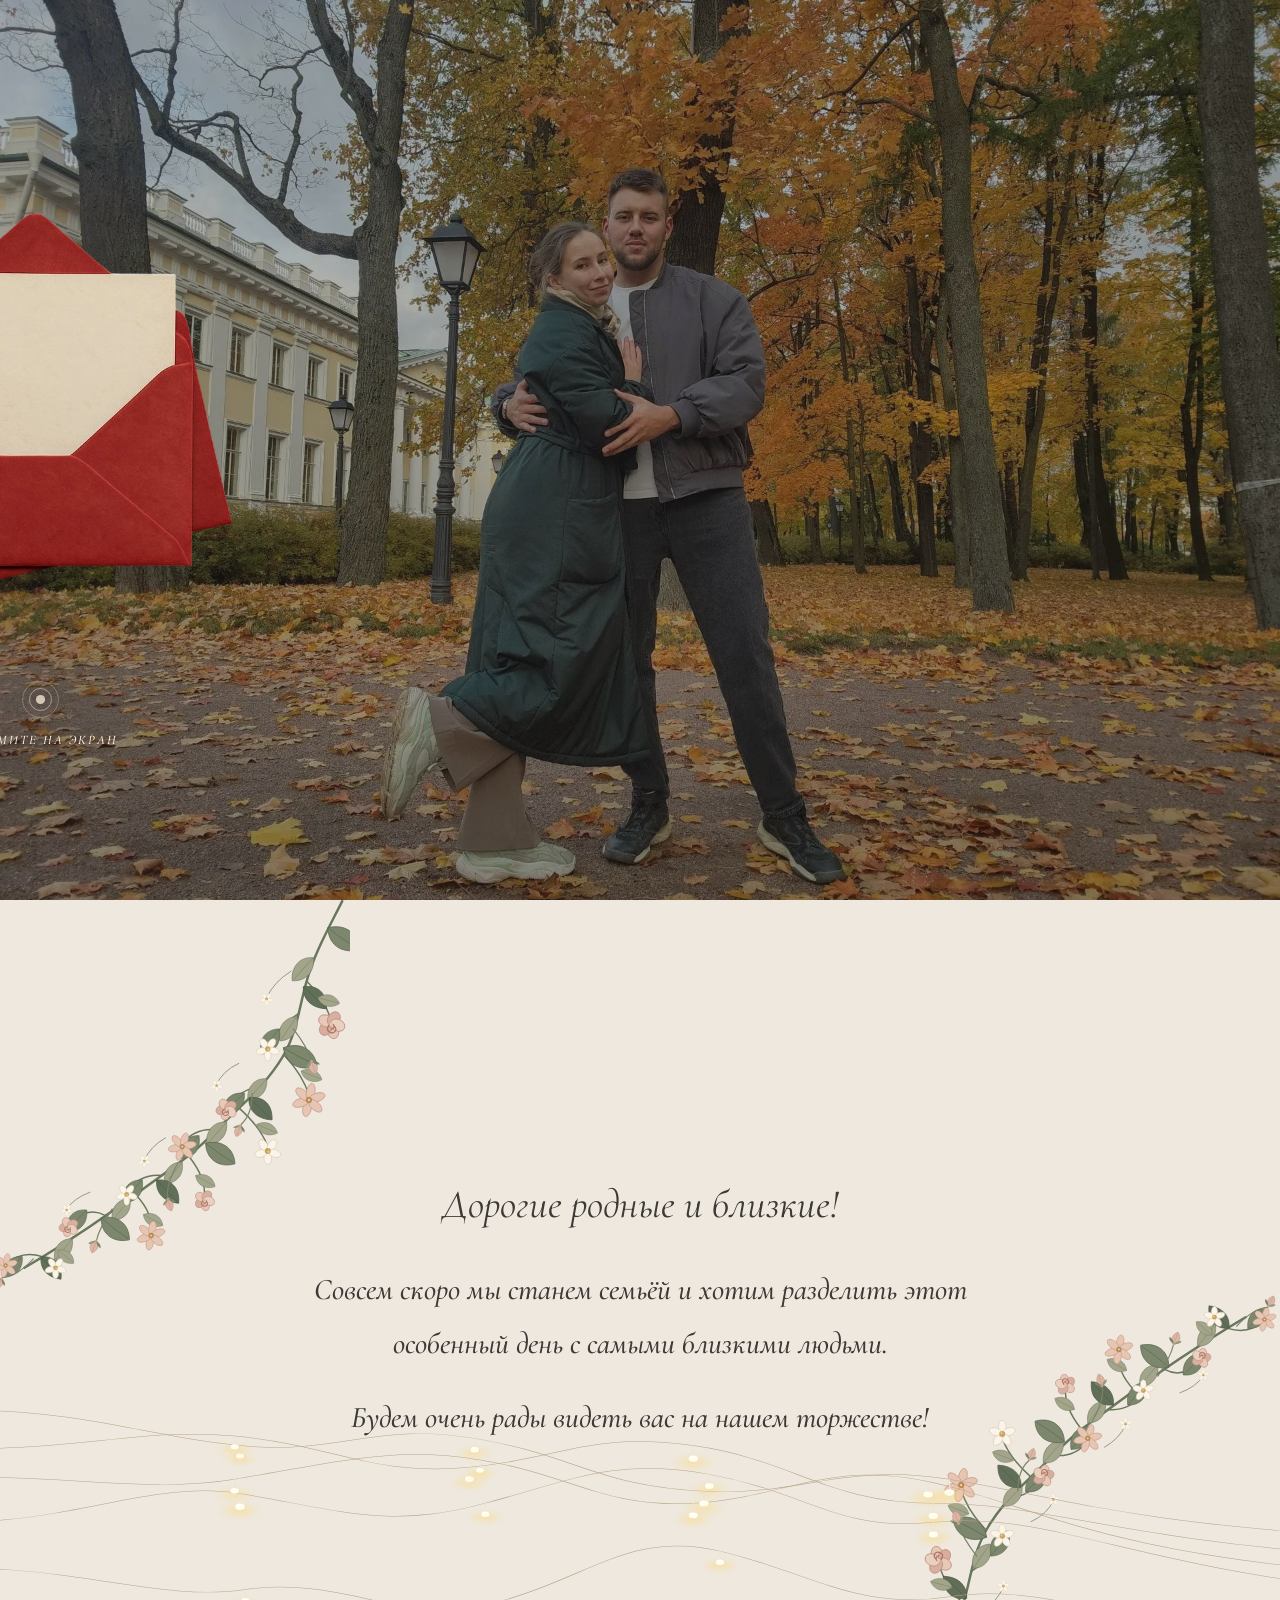
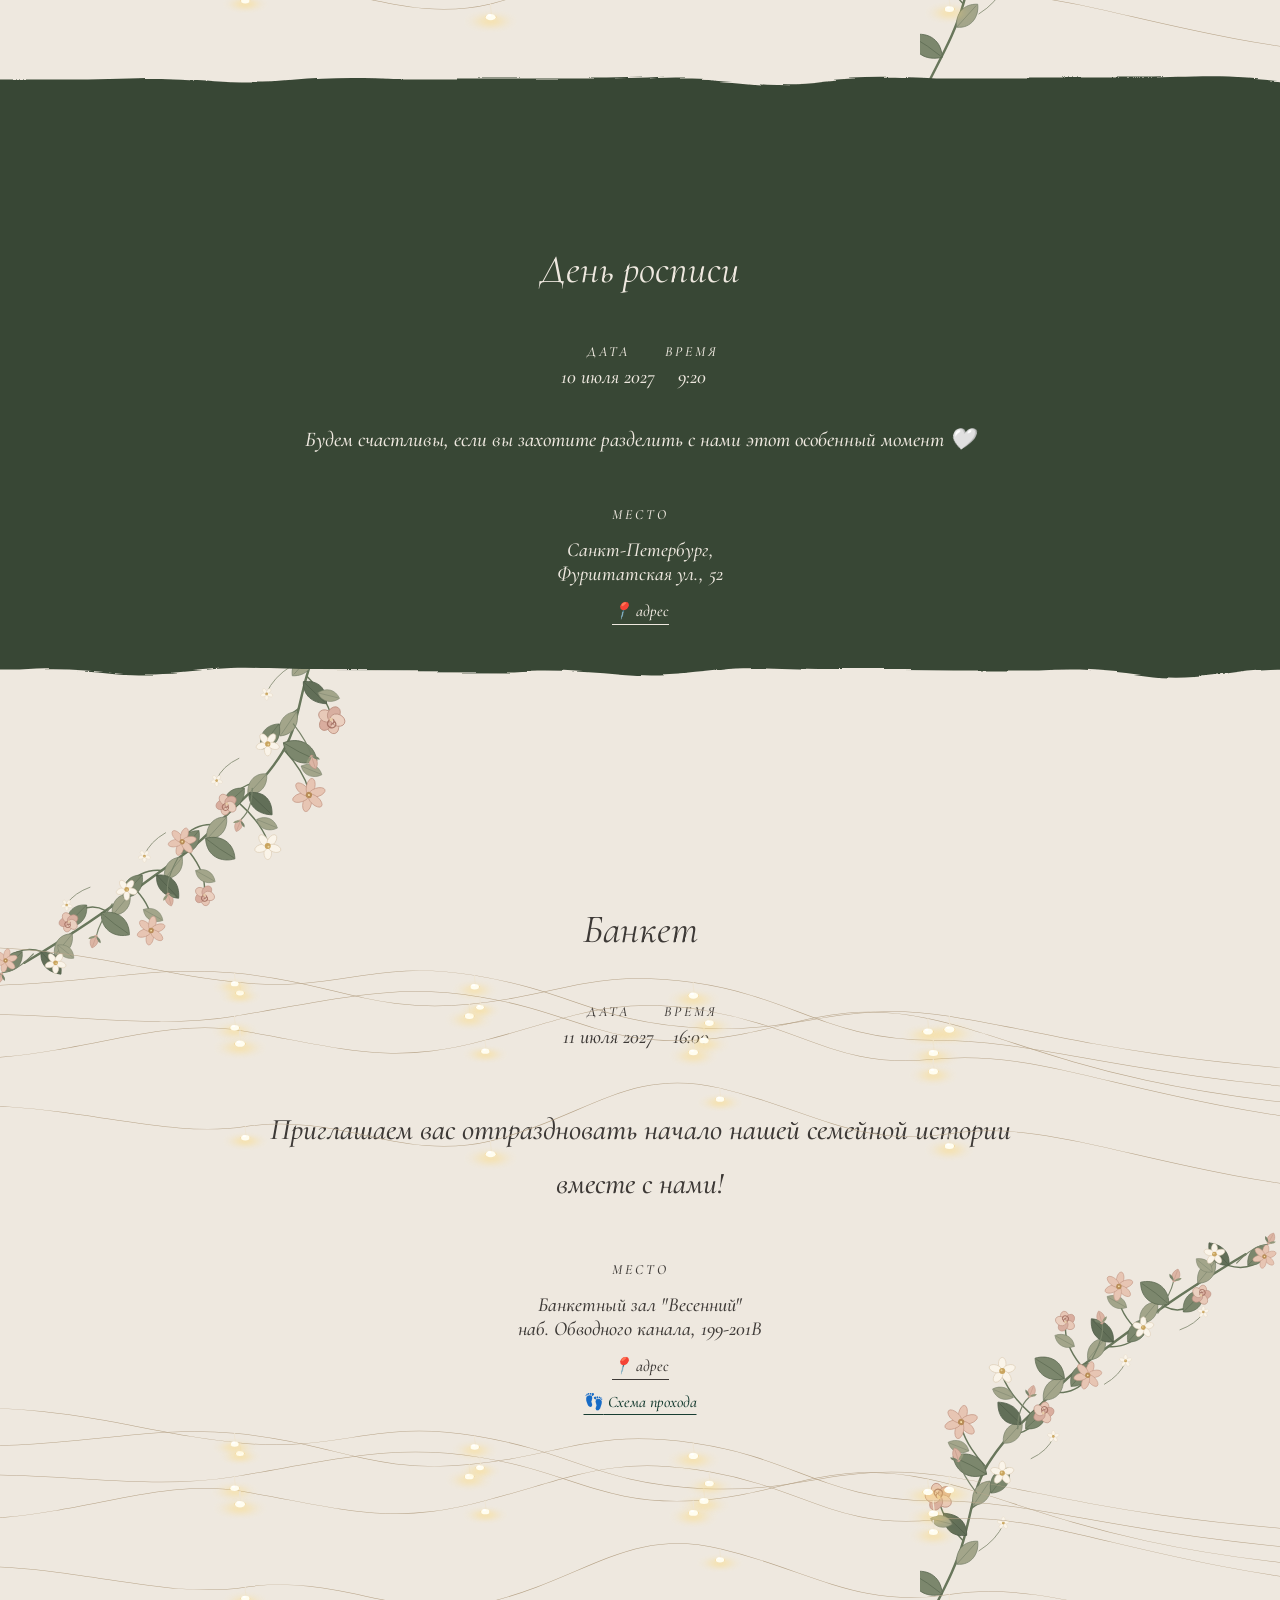
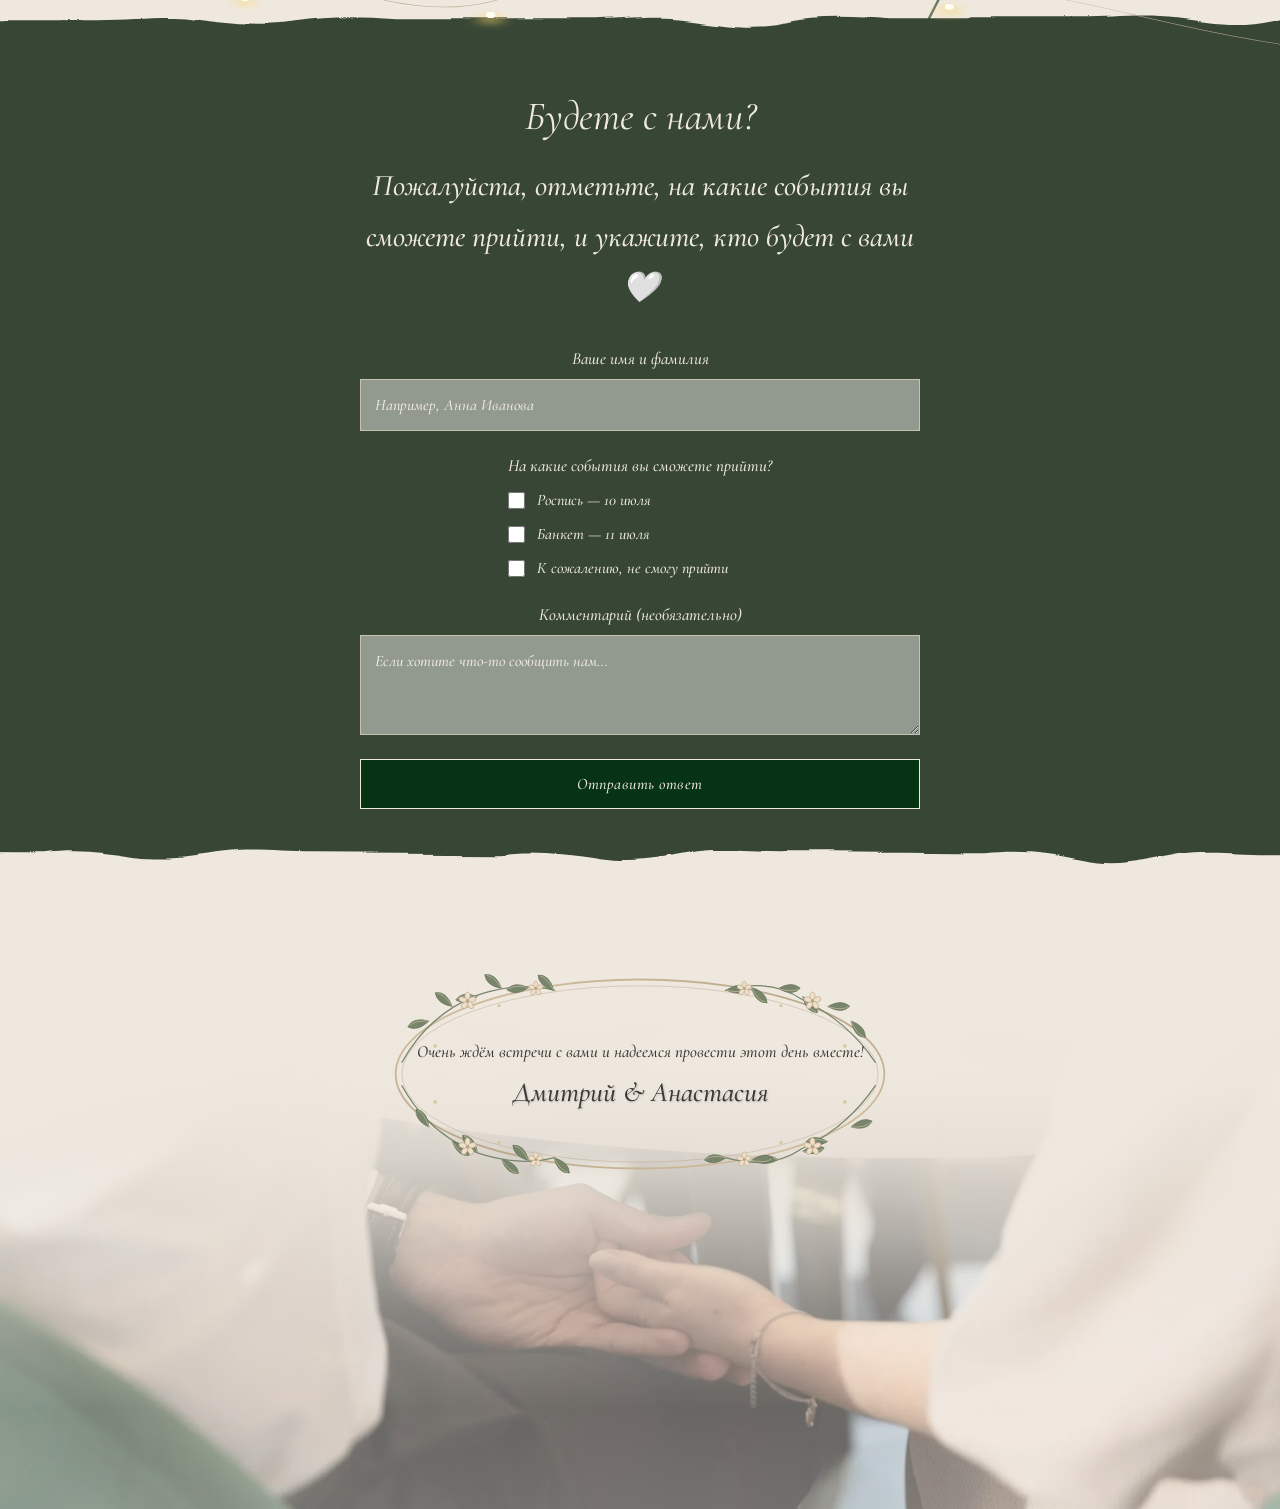
==== commit 442a4261: "261027-2" ====
--- a/index.html
+++ b/index.html
@@ -177,7 +177,7 @@
 
 
     <!-- Ресторан и основной праздник -->
-    <section class="paper-section restaurant fade-in">
+    <section class="paper-section restaurant fade-in" id="banquet">
 
         <div class="paper-content">
 
@@ -220,8 +220,9 @@
                         target="_blank"
                         rel="noopener noreferrer"
                         class="route-link"
-                    >
-                        <span class="route-icon">🚶‍♂️</span> Схема прохода к залу
+                        onclick="sessionStorage.setItem('returnToBanquet', 'true')"
+                    >
+                        <span class="route-icon">👣</span> Схема прохода
                     </a>
                 </div>
 
--- a/styles.css
+++ b/styles.css
@@ -411,8 +411,9 @@
 .route-icon {
     font-style: normal !important;
     display: inline-block;
-}
-
+    text-decoration: underline;
+    text-underline-offset: 7px;
+}
 
 /* =========================================================
    7. ФОТОСЕКЦИЯ
